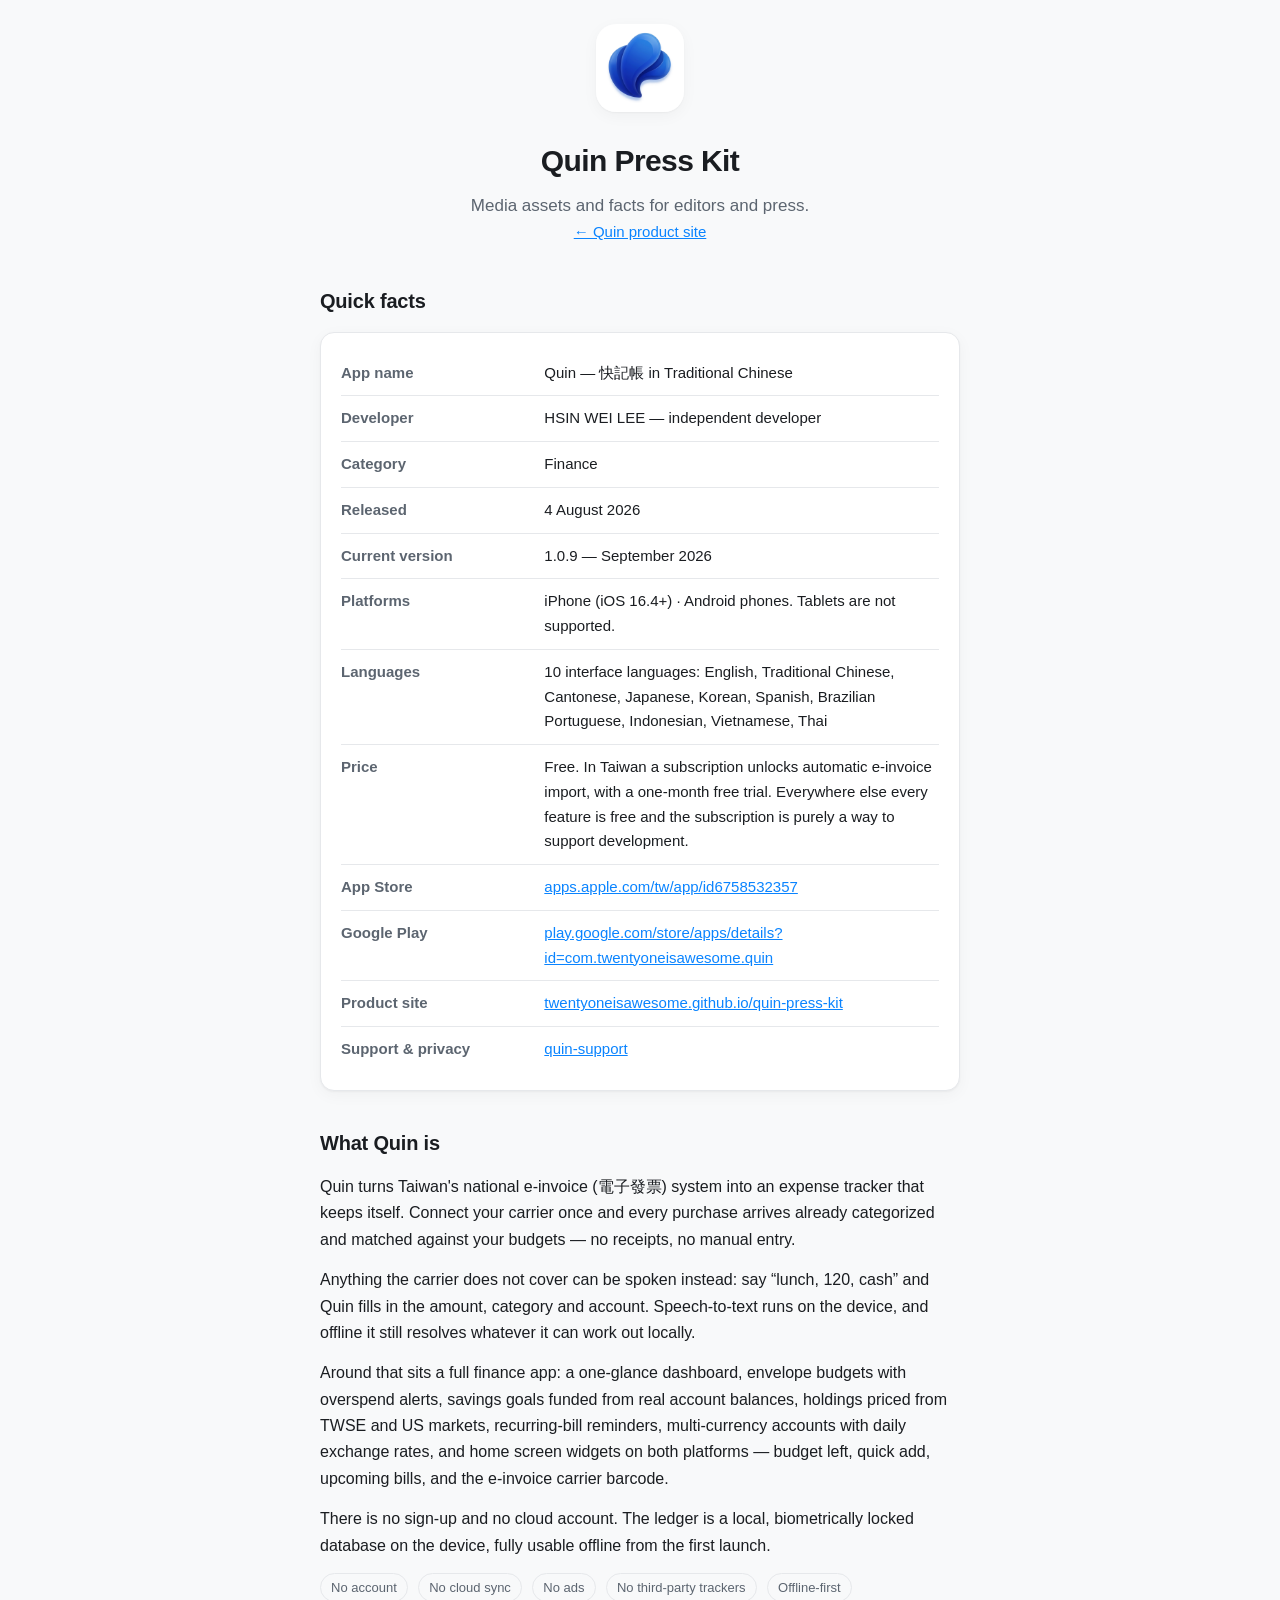
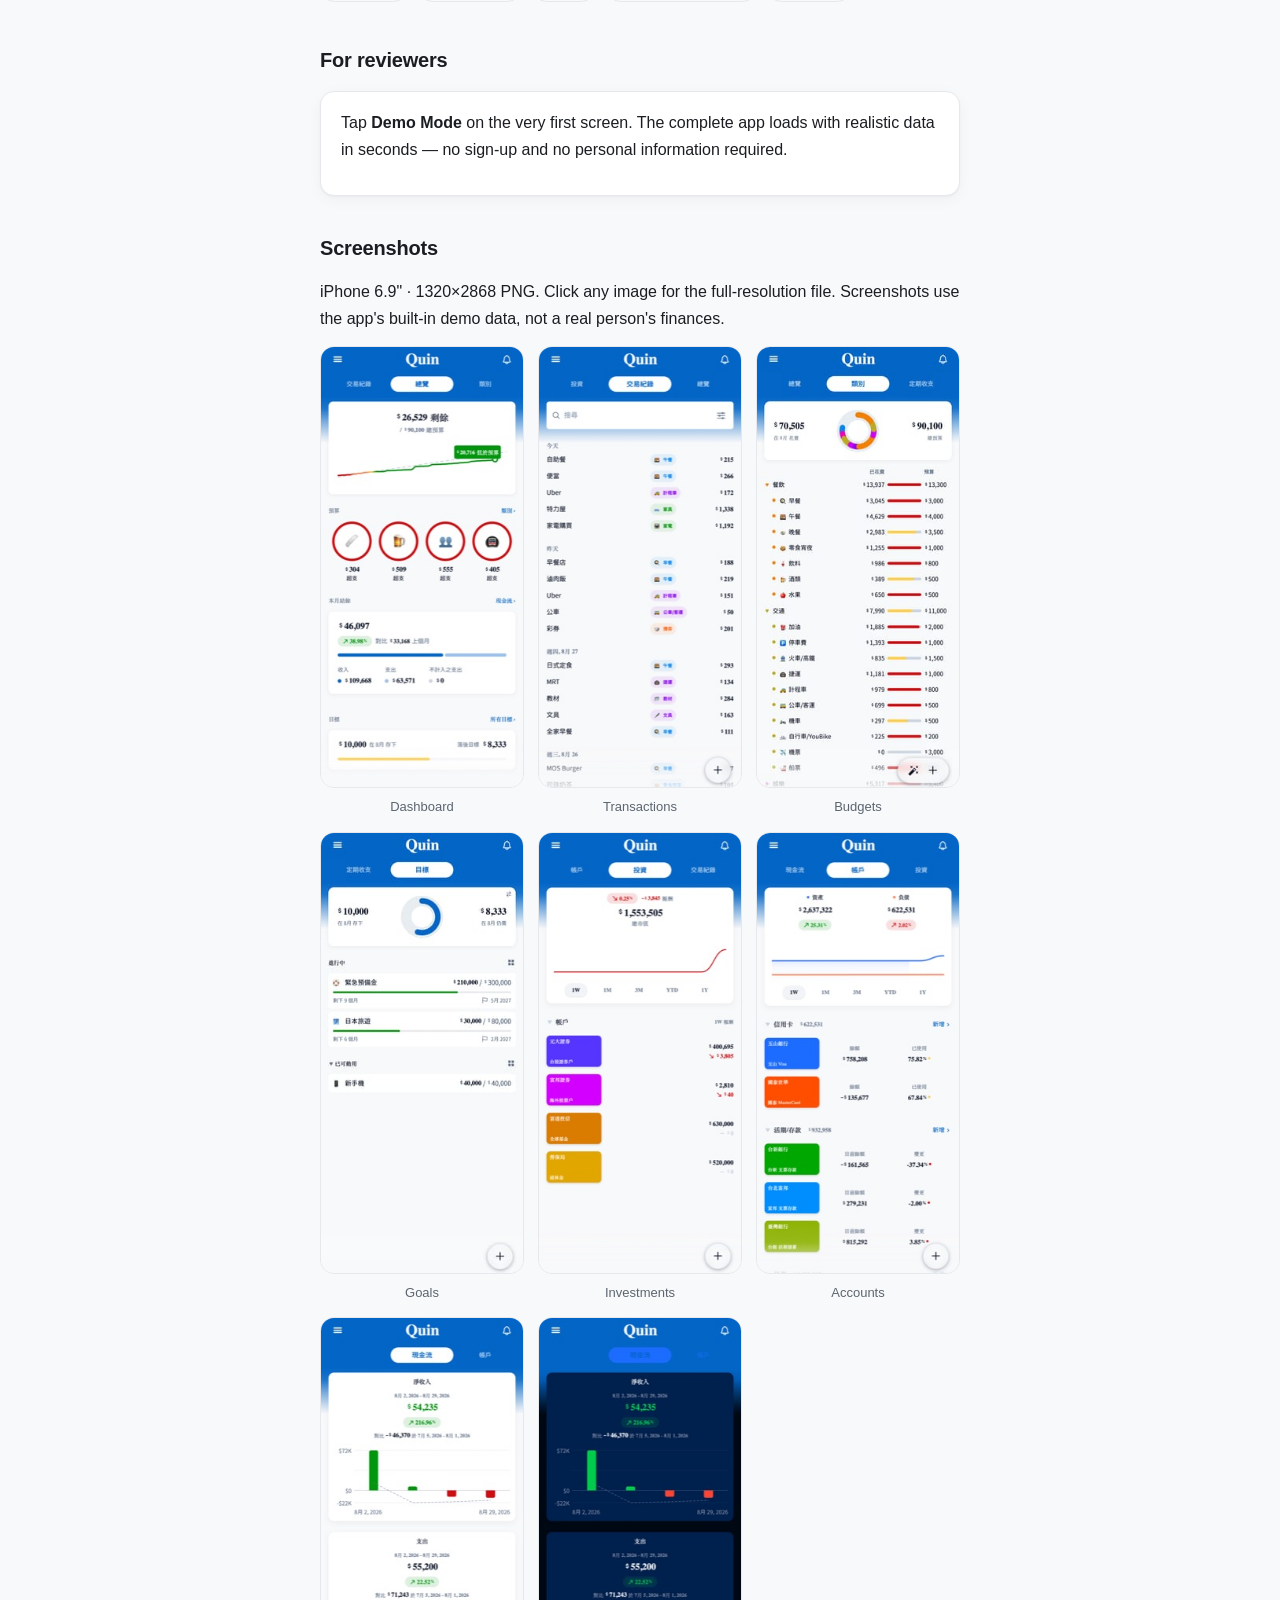
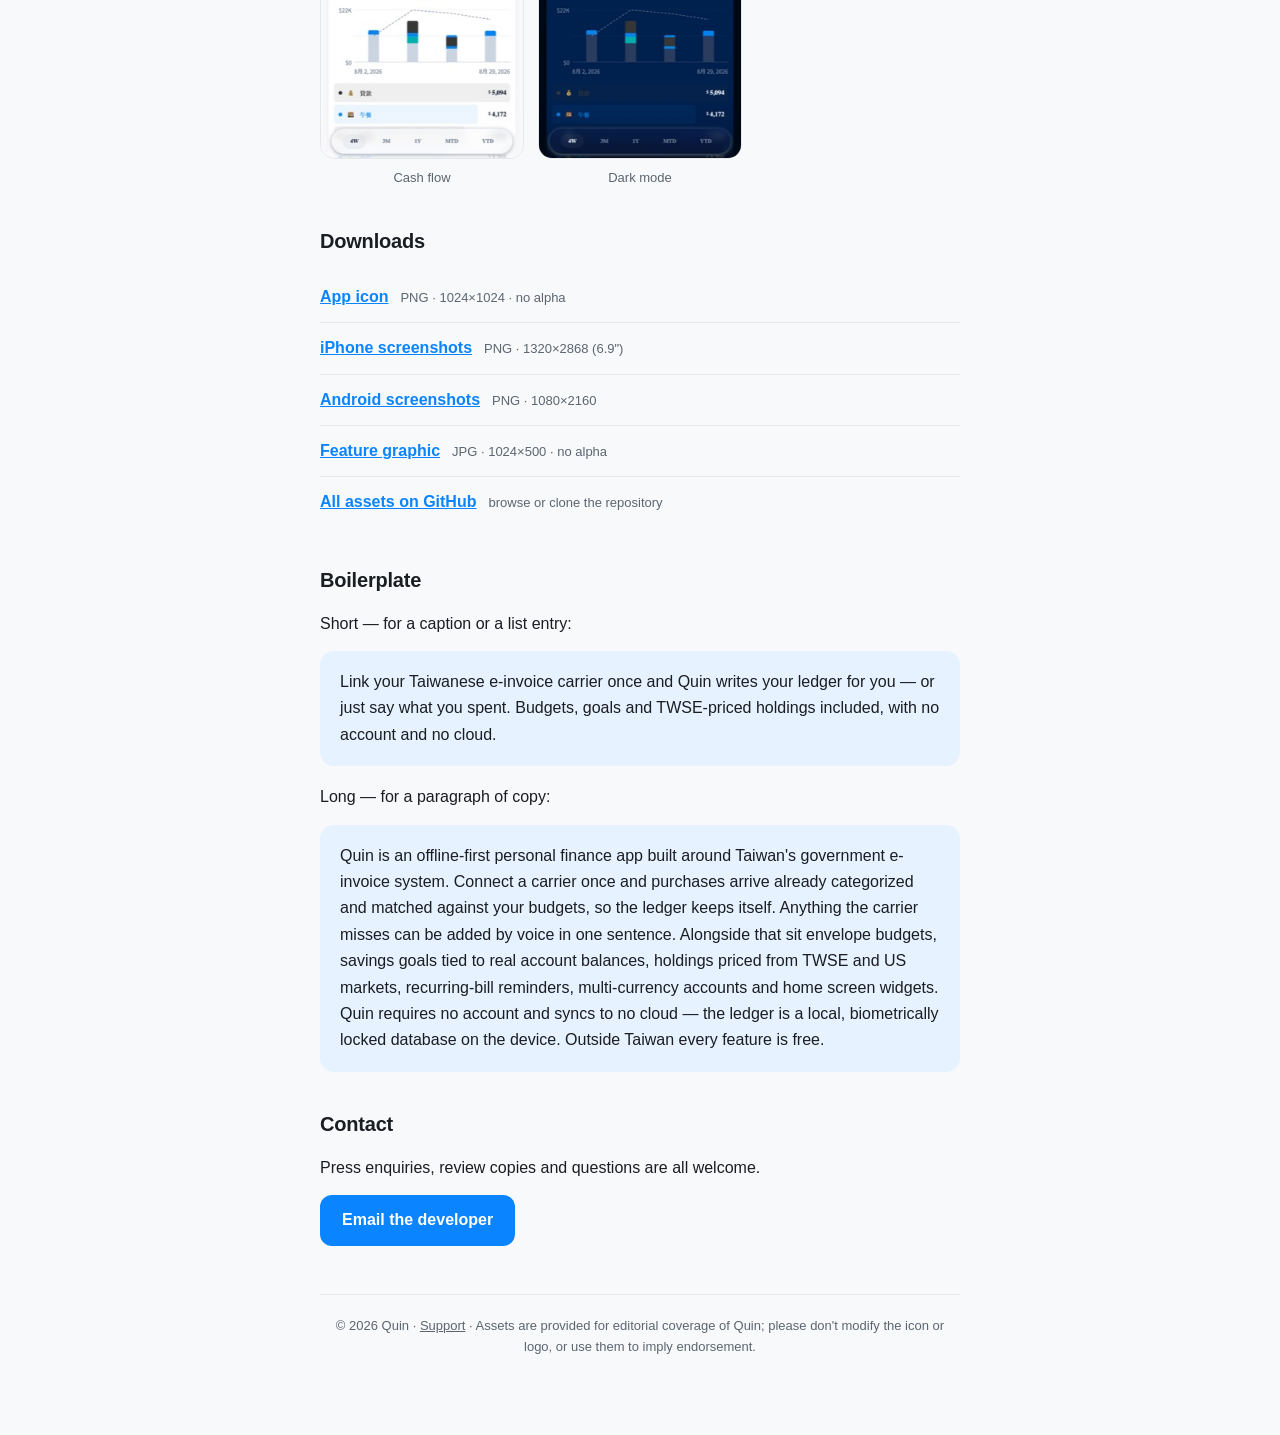
==== press/index.html @ f5f9b6ee "Update the press kit's app name to 快記帳 The app's Traditional Chinese display name is now 快記帳 (quin c" ====
<!DOCTYPE html>
<html lang="en">
<head>
  <meta charset="utf-8">
  <meta name="viewport" content="width=device-width, initial-scale=1">
  <title>Quin — Press Kit</title>
  <meta name="description" content="Press kit for Quin, an offline-first personal finance app that turns Taiwan's national e-invoice system into a ledger that keeps itself.">
  <link rel="icon" href="../assets/icon.png">
  <link rel="stylesheet" href="../assets/style.css">
</head>
<body>
  <div class="wrap">

    <header class="hero">
      <img class="logo" src="../assets/icon.png" alt="Quin app icon">
      <h1>Quin Press Kit</h1>
      <p class="tagline">Media assets and facts for editors and press.</p>
      <p class="tagline" style="font-size:15px"><a href="../">← Quin product site</a></p>
    </header>

    <section>
      <h2>Quick facts</h2>
      <div class="card">
        <table class="facts">
          <tbody>
            <tr><th>App name</th><td>Quin — 快記帳 in Traditional Chinese</td></tr>
            <tr><th>Developer</th><td>HSIN WEI LEE — independent developer</td></tr>
            <tr><th>Category</th><td>Finance</td></tr>
            <tr><th>Released</th><td>4 August 2026</td></tr>
            <tr><th>Current version</th><td>1.0.9 — September 2026</td></tr>
            <tr><th>Platforms</th><td>iPhone (iOS 16.4+) · Android phones. Tablets are not supported.</td></tr>
            <tr><th>Languages</th><td>10 interface languages: English, Traditional Chinese, Cantonese, Japanese, Korean, Spanish, Brazilian Portuguese, Indonesian, Vietnamese, Thai</td></tr>
            <tr><th>Price</th><td>Free. In Taiwan a subscription unlocks automatic e-invoice import, with a one-month free trial. Everywhere else every feature is free and the subscription is purely a way to support development.</td></tr>
            <tr><th>App Store</th><td><a href="https://apps.apple.com/tw/app/id6758532357">apps.apple.com/tw/app/id6758532357</a></td></tr>
            <tr><th>Google Play</th><td><a href="https://play.google.com/store/apps/details?id=com.twentyoneisawesome.quin">play.google.com/store/apps/details?id=com.twentyoneisawesome.quin</a></td></tr>
            <tr><th>Product site</th><td><a href="../">twentyoneisawesome.github.io/quin-press-kit</a></td></tr>
            <tr><th>Support &amp; privacy</th><td><a href="https://twentyoneisawesome.github.io/quin-support/">quin-support</a></td></tr>
          </tbody>
        </table>
      </div>
    </section>

    <section>
      <h2>What Quin is</h2>
      <p>Quin turns Taiwan's national e-invoice (電子發票) system into an expense tracker that keeps itself. Connect your carrier once and every purchase arrives already categorized and matched against your budgets — no receipts, no manual entry.</p>
      <p>Anything the carrier does not cover can be spoken instead: say &ldquo;lunch, 120, cash&rdquo; and Quin fills in the amount, category and account. Speech-to-text runs on the device, and offline it still resolves whatever it can work out locally.</p>
      <p>Around that sits a full finance app: a one-glance dashboard, envelope budgets with overspend alerts, savings goals funded from real account balances, holdings priced from TWSE and US markets, recurring-bill reminders, multi-currency accounts with daily exchange rates, and home screen widgets on both platforms — budget left, quick add, upcoming bills, and the e-invoice carrier barcode.</p>
      <p>There is no sign-up and no cloud account. The ledger is a local, biometrically locked database on the device, fully usable offline from the first launch.</p>
      <p>
        <span class="pill">No account</span>
        <span class="pill">No cloud sync</span>
        <span class="pill">No ads</span>
        <span class="pill">No third-party trackers</span>
        <span class="pill">Offline-first</span>
      </p>
    </section>

    <section>
      <h2>For reviewers</h2>
      <div class="card">
        <p>Tap <strong>Demo Mode</strong> on the very first screen. The complete app loads with realistic data in seconds — no sign-up and no personal information required.</p>
      </div>
    </section>

    <section>
      <h2>Screenshots</h2>
      <p>iPhone 6.9" · 1320×2868 PNG. Click any image for the full-resolution file. Screenshots use the app's built-in demo data, not a real person's finances.</p>
      <div class="shots">
        <figure>
          <a href="../assets/screenshots/iphone/01_dashboard.png">
            <img src="../assets/screenshots/iphone/preview/01_dashboard.jpg" alt="Budgets, upcoming bills and net income at a glance" loading="lazy">
          </a>
          <figcaption>Dashboard</figcaption>
        </figure>
        <figure>
          <a href="../assets/screenshots/iphone/02_transactions.png">
            <img src="../assets/screenshots/iphone/preview/02_transactions.jpg" alt="Purchases imported from the e-invoice carrier, already categorized" loading="lazy">
          </a>
          <figcaption>Transactions</figcaption>
        </figure>
        <figure>
          <a href="../assets/screenshots/iphone/03_categories.png">
            <img src="../assets/screenshots/iphone/preview/03_categories.jpg" alt="Envelope budgets per category" loading="lazy">
          </a>
          <figcaption>Budgets</figcaption>
        </figure>
        <figure>
          <a href="../assets/screenshots/iphone/04_goals.png">
            <img src="../assets/screenshots/iphone/preview/04_goals.jpg" alt="Savings goals funded from real account balances" loading="lazy">
          </a>
          <figcaption>Goals</figcaption>
        </figure>
        <figure>
          <a href="../assets/screenshots/iphone/05_investments.png">
            <img src="../assets/screenshots/iphone/preview/05_investments.jpg" alt="Holdings priced from TWSE and US markets" loading="lazy">
          </a>
          <figcaption>Investments</figcaption>
        </figure>
        <figure>
          <a href="../assets/screenshots/iphone/06_accounts.png">
            <img src="../assets/screenshots/iphone/preview/06_accounts.jpg" alt="Assets and liabilities grouped by type" loading="lazy">
          </a>
          <figcaption>Accounts</figcaption>
        </figure>
        <figure>
          <a href="../assets/screenshots/iphone/07_cashflow.png">
            <img src="../assets/screenshots/iphone/preview/07_cashflow.jpg" alt="Income and spending over time" loading="lazy">
          </a>
          <figcaption>Cash flow</figcaption>
        </figure>
        <figure>
          <a href="../assets/screenshots/iphone/08_cashflow_dark.png">
            <img src="../assets/screenshots/iphone/preview/08_cashflow_dark.jpg" alt="The same screen following the system theme" loading="lazy">
          </a>
          <figcaption>Dark mode</figcaption>
        </figure>
      </div>
    </section>

    <section>
      <h2>Downloads</h2>
      <ul class="dl">
        <li><span class="what"><a href="../assets/icon/quin-icon-1024.png">App icon</a></span> <span class="meta">PNG · 1024×1024 · no alpha</span></li>
        <li><span class="what"><a href="../assets/screenshots/iphone/">iPhone screenshots</a></span> <span class="meta">PNG · 1320×2868 (6.9")</span></li>
        <li><span class="what"><a href="../assets/screenshots/android/">Android screenshots</a></span> <span class="meta">PNG · 1080×2160</span></li>
        <li><span class="what"><a href="../assets/promo/quin-feature-graphic-1024x500.jpg">Feature graphic</a></span> <span class="meta">JPG · 1024×500 · no alpha</span></li>
        <li><span class="what"><a href="https://github.com/twentyoneisawesome/quin-press-kit">All assets on GitHub</a></span> <span class="meta">browse or clone the repository</span></li>
      </ul>
    </section>

    <section>
      <h2>Boilerplate</h2>
      <p>Short — for a caption or a list entry:</p>
      <div class="boiler">
        <p>Link your Taiwanese e-invoice carrier once and Quin writes your ledger for you — or just say what you spent. Budgets, goals and TWSE-priced holdings included, with no account and no cloud.</p>
      </div>
      <p style="margin-top:18px">Long — for a paragraph of copy:</p>
      <div class="boiler">
        <p>Quin is an offline-first personal finance app built around Taiwan's government e-invoice system. Connect a carrier once and purchases arrive already categorized and matched against your budgets, so the ledger keeps itself. Anything the carrier misses can be added by voice in one sentence. Alongside that sit envelope budgets, savings goals tied to real account balances, holdings priced from TWSE and US markets, recurring-bill reminders, multi-currency accounts and home screen widgets. Quin requires no account and syncs to no cloud — the ledger is a local, biometrically locked database on the device. Outside Taiwan every feature is free.</p>
      </div>
    </section>

    <section>
      <h2>Contact</h2>
      <p>Press enquiries, review copies and questions are all welcome.</p>
      <p><a class="contact-btn" href="mailto:twentyoneisawesome@gmail.com?subject=Quin%20Press%20Enquiry">Email the developer</a></p>
    </section>

    <footer>
      <p>© 2026 Quin · <a href="https://twentyoneisawesome.github.io/quin-support/">Support</a> · Assets are provided for editorial coverage of Quin; please don't modify the icon or logo, or use them to imply endorsement.</p>
    </footer>

  </div>
</body>
</html>
---- assets/style.css ----
:root {
  --bg: #f8f9fa;
  --surface: #ffffff;
  --border: #e6e8eb;
  --text: #1a1d21;
  --muted: #5c6570;
  --accent: #0a84ff;
  --accent-soft: #e6f2ff;
  --shadow: 0 1px 2px rgba(0, 0, 0, 0.04), 0 4px 16px rgba(0, 0, 0, 0.04);
}

@media (prefers-color-scheme: dark) {
  :root {
    --bg: #000814;
    --surface: #0e1826;
    --border: #1f2c3d;
    --text: #eef2f7;
    --muted: #97a3b4;
    --accent: #4aa3ff;
    --accent-soft: #12263e;
    --shadow: none;
  }
}

* {
  box-sizing: border-box;
}

html {
  -webkit-text-size-adjust: 100%;
}

body {
  margin: 0;
  padding: 0;
  background: var(--bg);
  color: var(--text);
  font-family: -apple-system, BlinkMacSystemFont, "Segoe UI", Roboto,
    "Helvetica Neue", "PingFang TC", "PingFang SC", "Hiragino Sans",
    "Noto Sans CJK", "Apple SD Gothic Neo", sans-serif;
  line-height: 1.65;
  -webkit-font-smoothing: antialiased;
}

.wrap {
  max-width: 680px;
  margin: 0 auto;
  padding: 24px 20px 64px;
}

.langbar {
  display: flex;
  flex-wrap: wrap;
  gap: 8px;
  justify-content: center;
  margin-bottom: 28px;
  font-size: 14px;
}

.langbar a {
  color: var(--muted);
  text-decoration: none;
  padding: 4px 10px;
  border-radius: 999px;
  border: 1px solid var(--border);
  white-space: nowrap;
}

.langbar a.active {
  color: #fff;
  background: var(--accent);
  border-color: var(--accent);
}

.langbar a:hover {
  border-color: var(--accent);
  color: var(--accent);
}

.langbar a.active:hover {
  color: #fff;
}

header.hero {
  text-align: center;
  margin-bottom: 40px;
}

header.hero img.logo {
  width: 88px;
  height: 88px;
  border-radius: 20px;
  box-shadow: var(--shadow);
}

header.hero h1 {
  font-size: 30px;
  margin: 16px 0 6px;
  letter-spacing: -0.02em;
}

header.hero p.tagline {
  color: var(--muted);
  font-size: 17px;
  margin: 0;
}

section {
  margin-bottom: 36px;
}

h2 {
  font-size: 20px;
  margin: 0 0 14px;
  letter-spacing: -0.01em;
}

p {
  margin: 0 0 14px;
}

.card {
  background: var(--surface);
  border: 1px solid var(--border);
  border-radius: 14px;
  padding: 18px 20px;
  box-shadow: var(--shadow);
}

.faq h3 {
  font-size: 16px;
  margin: 0 0 4px;
}

.faq .qa + .qa {
  margin-top: 18px;
  padding-top: 18px;
  border-top: 1px solid var(--border);
}

.faq p {
  margin: 0;
  color: var(--muted);
}

.contact-btn {
  display: inline-block;
  background: var(--accent);
  color: #fff;
  text-decoration: none;
  padding: 12px 22px;
  border-radius: 12px;
  font-weight: 600;
  font-size: 16px;
}

a {
  color: var(--accent);
}

footer {
  margin-top: 48px;
  padding-top: 20px;
  border-top: 1px solid var(--border);
  text-align: center;
  color: var(--muted);
  font-size: 13px;
}

footer a {
  color: var(--muted);
}

.legal h2 {
  margin-top: 28px;
}

.legal .updated {
  color: var(--muted);
  font-size: 14px;
  margin-top: -8px;
}

.legal ul {
  padding-left: 20px;
  color: var(--muted);
}

.legal li {
  margin-bottom: 8px;
}

/* ── Press kit additions ─────────────────────────────────────────────── */

.facts {
  width: 100%;
  border-collapse: collapse;
  font-size: 15px;
}

.facts th,
.facts td {
  text-align: left;
  vertical-align: top;
  padding: 10px 0;
  border-bottom: 1px solid var(--border);
}

.facts th {
  width: 34%;
  font-weight: 600;
  color: var(--muted);
  padding-right: 16px;
}

.facts tr:last-child th,
.facts tr:last-child td {
  border-bottom: 0;
}

.shots {
  display: grid;
  grid-template-columns: repeat(auto-fill, minmax(150px, 1fr));
  gap: 14px;
}

.shots figure {
  margin: 0;
}

.shots img {
  width: 100%;
  height: auto;
  display: block;
  border-radius: 14px;
  border: 1px solid var(--border);
  background: var(--surface);
}

.shots figcaption {
  margin-top: 8px;
  font-size: 13px;
  color: var(--muted);
  text-align: center;
}

.dl {
  list-style: none;
  margin: 0;
  padding: 0;
}

.dl li {
  padding: 12px 0;
  border-bottom: 1px solid var(--border);
  display: flex;
  flex-wrap: wrap;
  gap: 4px 12px;
  align-items: baseline;
}

.dl li:last-child {
  border-bottom: 0;
}

.dl .what {
  font-weight: 600;
}

.dl .meta {
  color: var(--muted);
  font-size: 13px;
}

.boiler {
  margin: 0;
  padding: 18px 20px;
  background: var(--accent-soft);
  border-radius: 14px;
  color: var(--text);
}

.boiler p:last-child {
  margin-bottom: 0;
}

.pill {
  display: inline-block;
  font-size: 13px;
  color: var(--muted);
  border: 1px solid var(--border);
  border-radius: 999px;
  padding: 3px 10px;
  margin: 0 6px 6px 0;
}
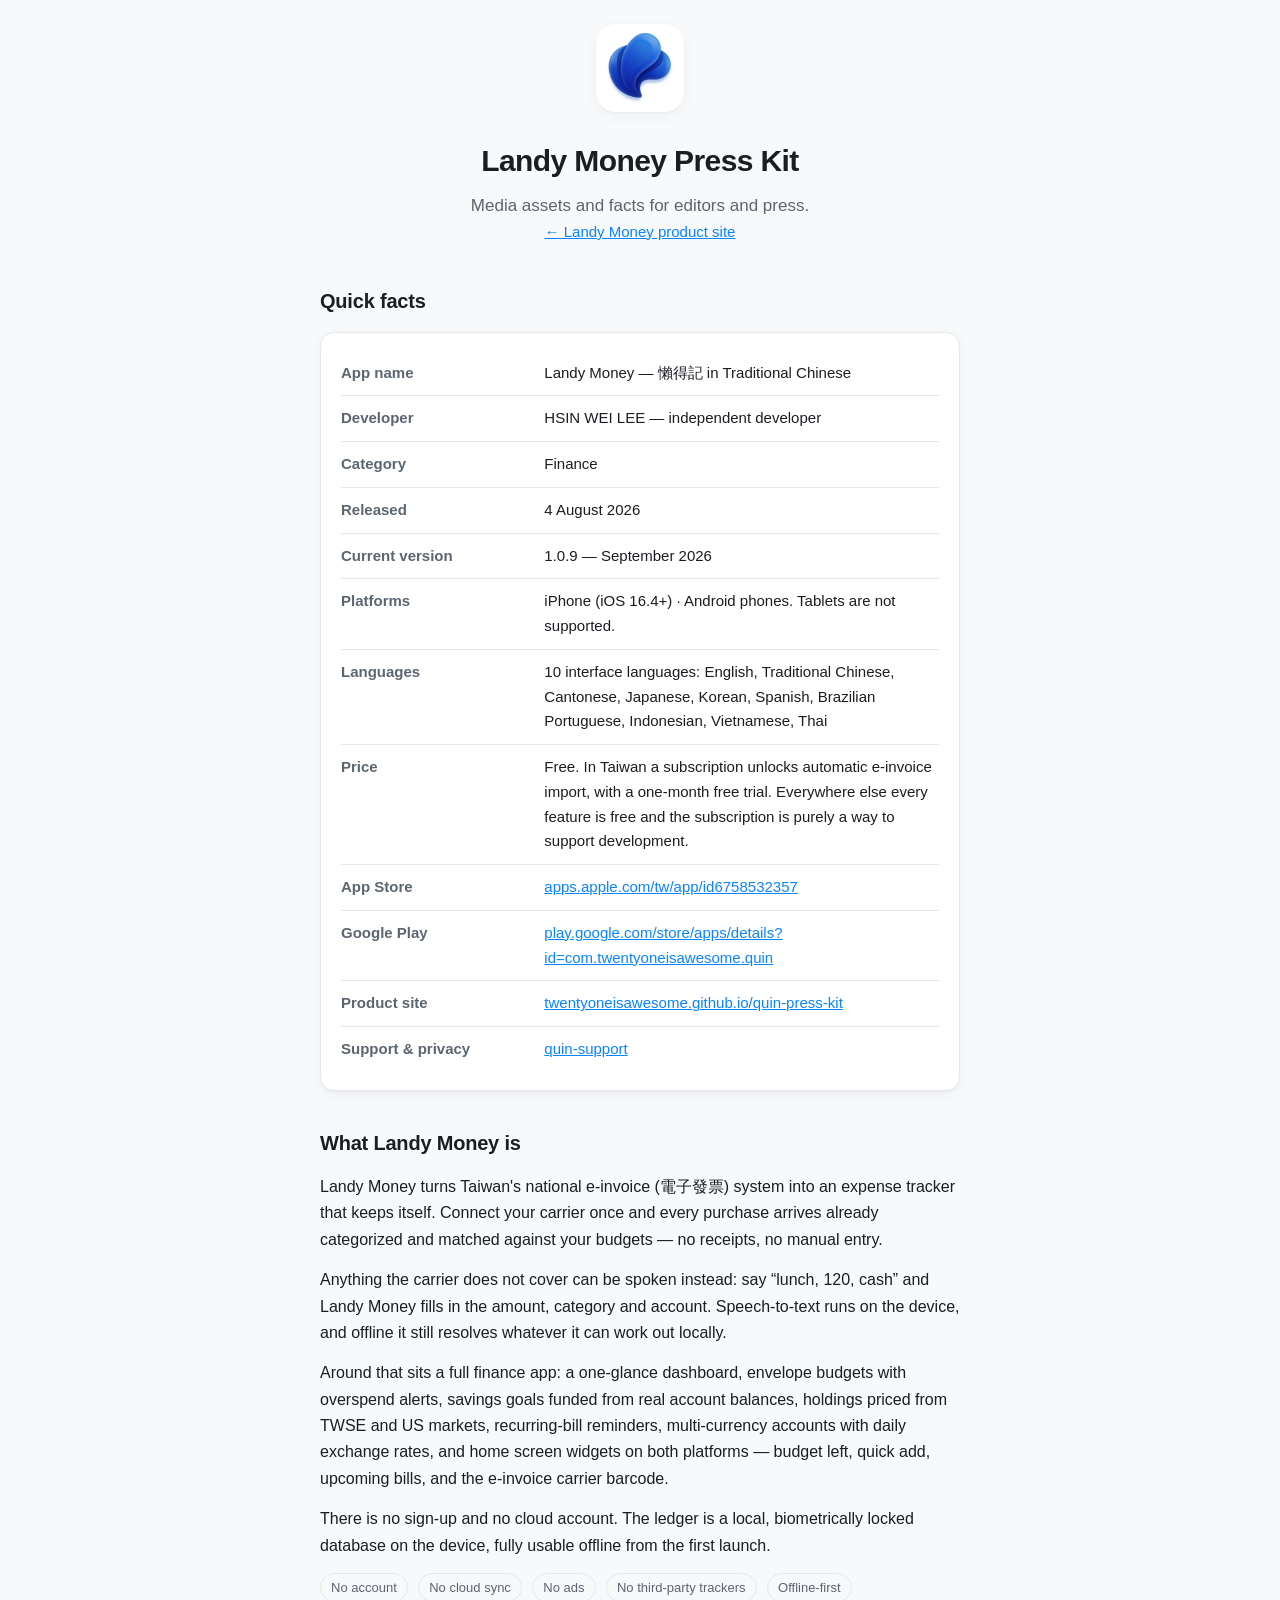
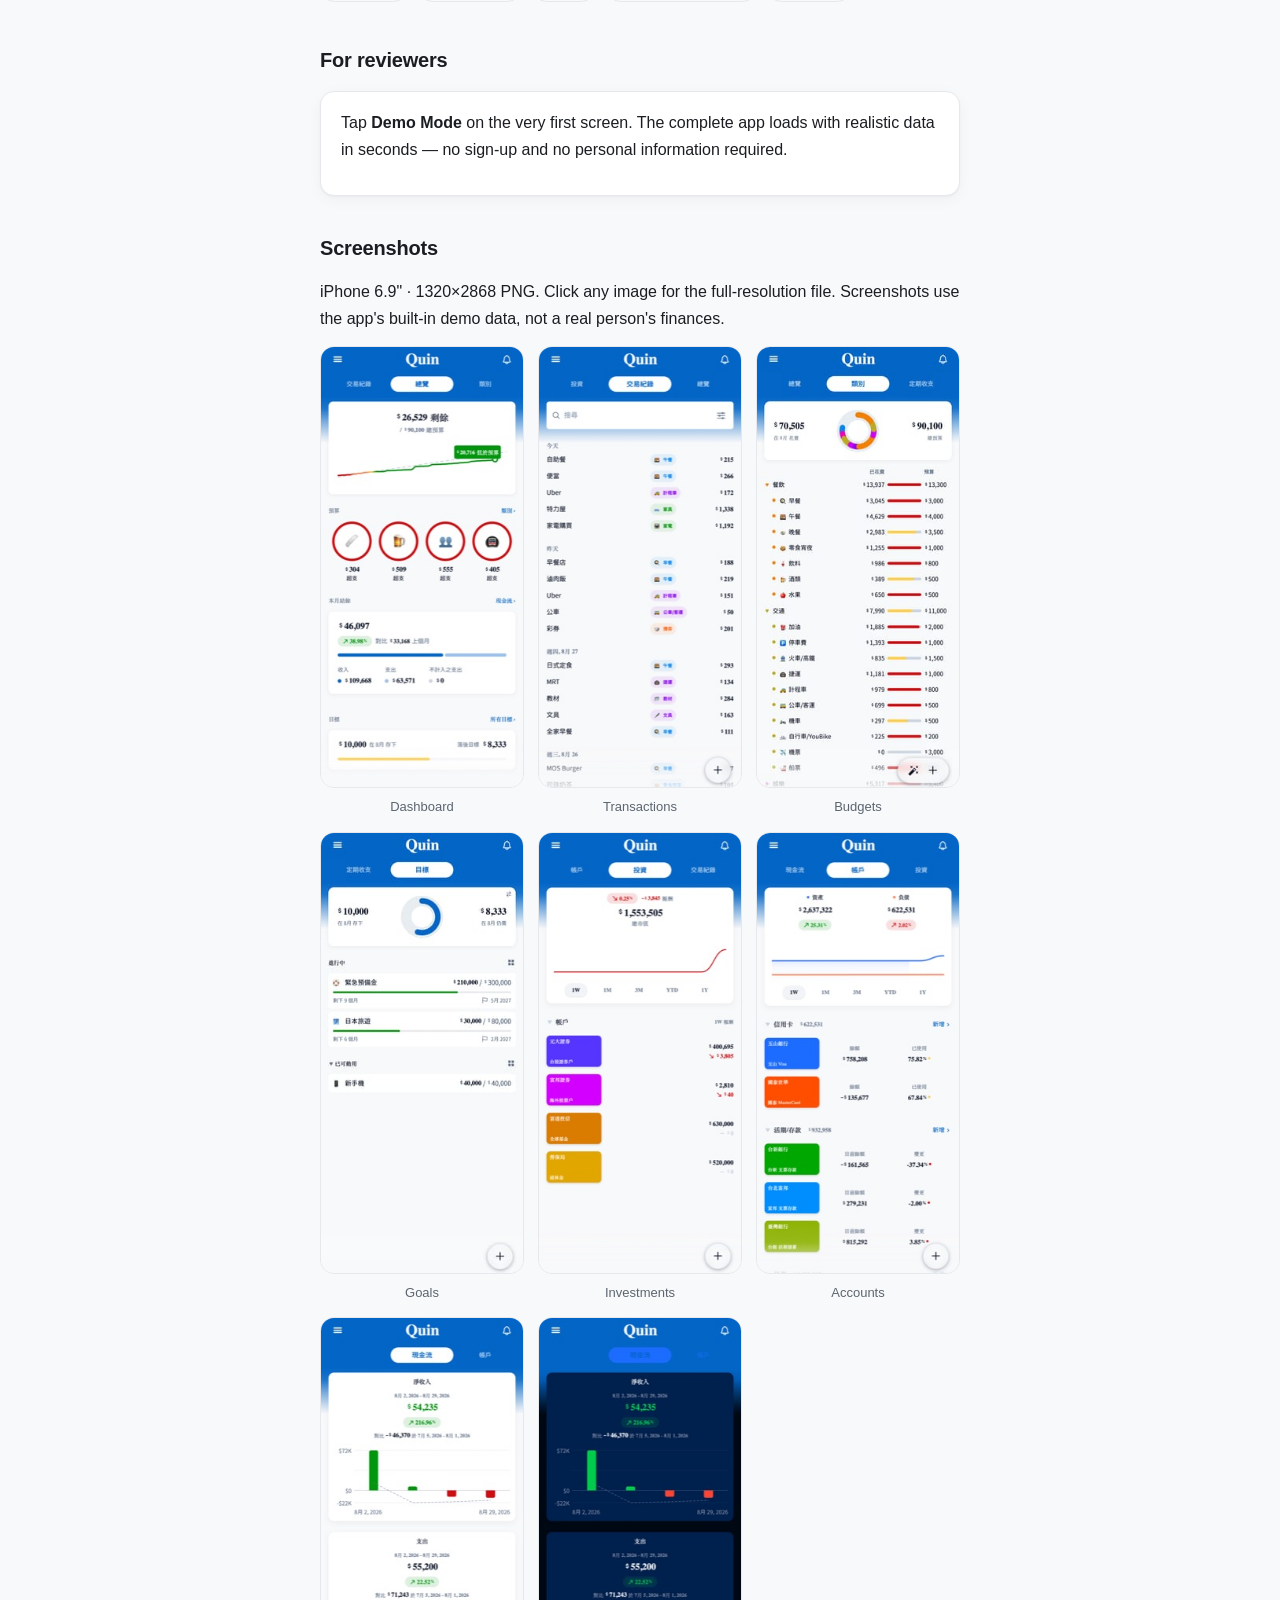
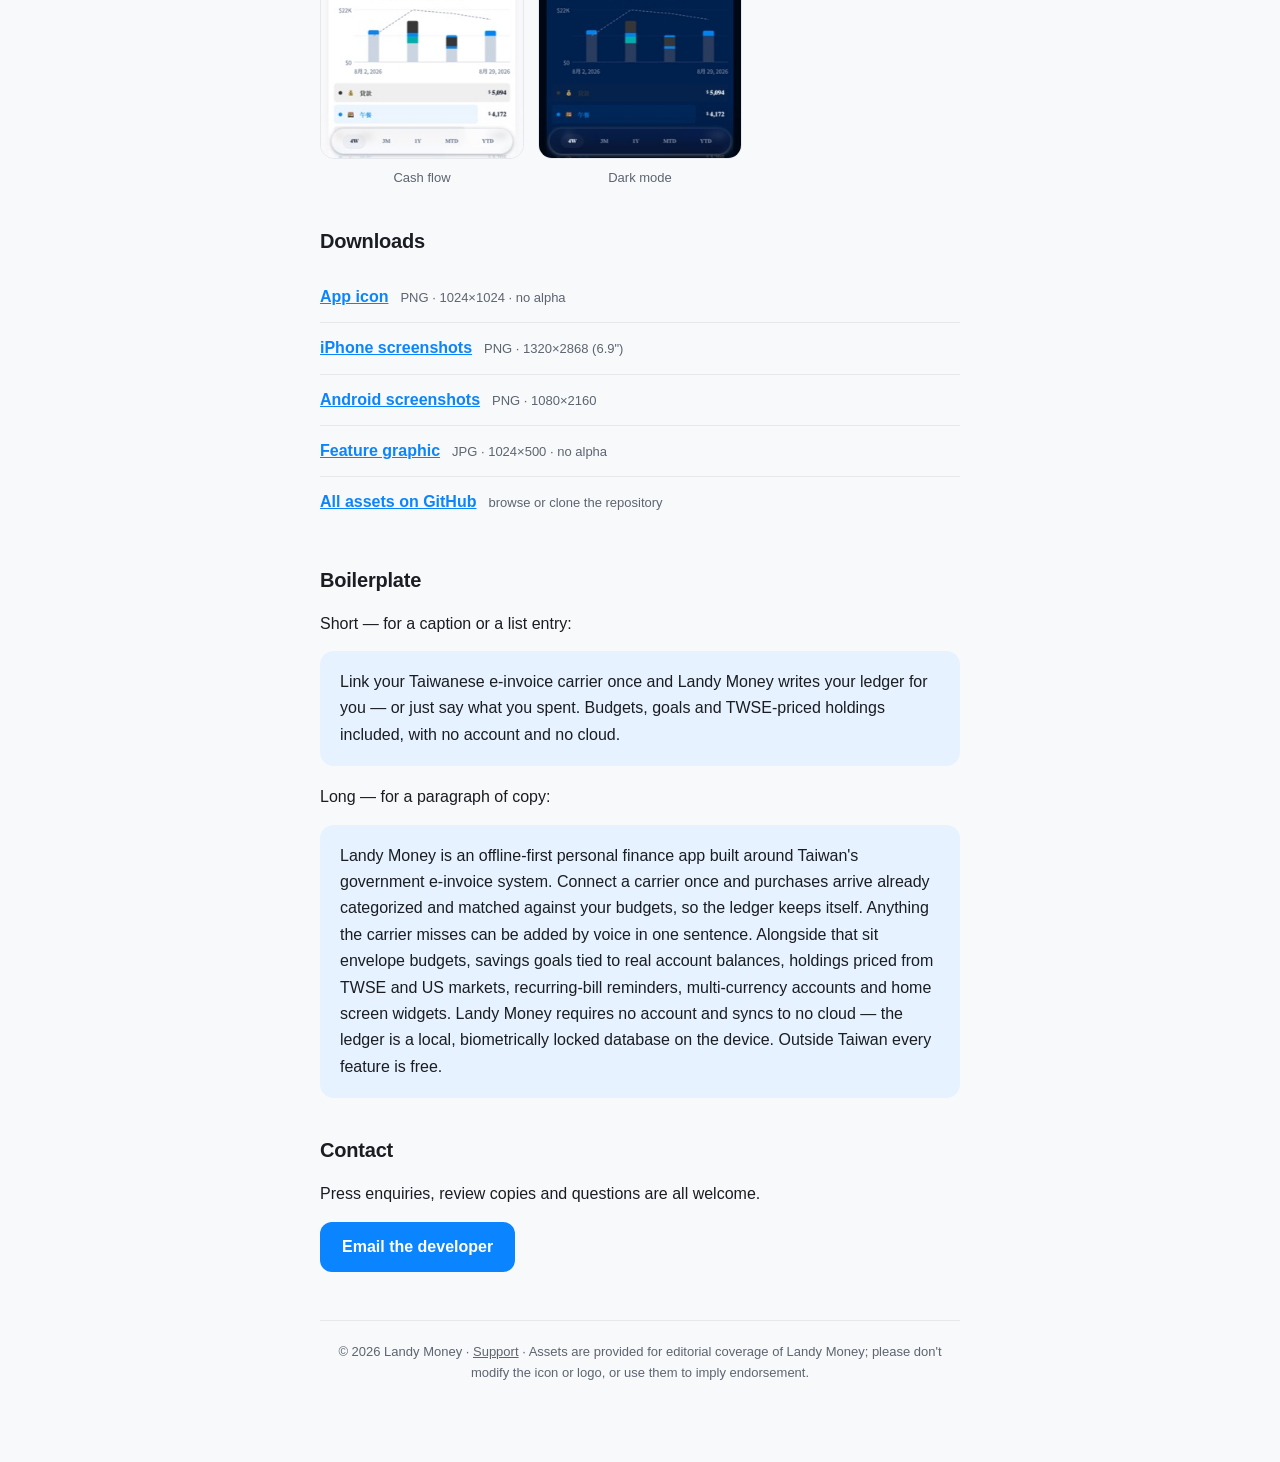
==== commit 30308837: "Rename the app to Landy Money (繁中:懶得記) Visible names only; URLs, asset filenames, the Play package i" ====
--- a/press/index.html
+++ b/press/index.html
@@ -3,8 +3,8 @@
 <head>
   <meta charset="utf-8">
   <meta name="viewport" content="width=device-width, initial-scale=1">
-  <title>Quin — Press Kit</title>
-  <meta name="description" content="Press kit for Quin, an offline-first personal finance app that turns Taiwan's national e-invoice system into a ledger that keeps itself.">
+  <title>Landy Money — Press Kit</title>
+  <meta name="description" content="Press kit for Landy Money, an offline-first personal finance app that turns Taiwan's national e-invoice system into a ledger that keeps itself.">
   <link rel="icon" href="../assets/icon.png">
   <link rel="stylesheet" href="../assets/style.css">
 </head>
@@ -12,10 +12,10 @@
   <div class="wrap">
 
     <header class="hero">
-      <img class="logo" src="../assets/icon.png" alt="Quin app icon">
-      <h1>Quin Press Kit</h1>
+      <img class="logo" src="../assets/icon.png" alt="Landy Money app icon">
+      <h1>Landy Money Press Kit</h1>
       <p class="tagline">Media assets and facts for editors and press.</p>
-      <p class="tagline" style="font-size:15px"><a href="../">← Quin product site</a></p>
+      <p class="tagline" style="font-size:15px"><a href="../">← Landy Money product site</a></p>
     </header>
 
     <section>
@@ -23,7 +23,7 @@
       <div class="card">
         <table class="facts">
           <tbody>
-            <tr><th>App name</th><td>Quin — 快記帳 in Traditional Chinese</td></tr>
+            <tr><th>App name</th><td>Landy Money — 懶得記 in Traditional Chinese</td></tr>
             <tr><th>Developer</th><td>HSIN WEI LEE — independent developer</td></tr>
             <tr><th>Category</th><td>Finance</td></tr>
             <tr><th>Released</th><td>4 August 2026</td></tr>
@@ -41,9 +41,9 @@
     </section>
 
     <section>
-      <h2>What Quin is</h2>
-      <p>Quin turns Taiwan's national e-invoice (電子發票) system into an expense tracker that keeps itself. Connect your carrier once and every purchase arrives already categorized and matched against your budgets — no receipts, no manual entry.</p>
-      <p>Anything the carrier does not cover can be spoken instead: say &ldquo;lunch, 120, cash&rdquo; and Quin fills in the amount, category and account. Speech-to-text runs on the device, and offline it still resolves whatever it can work out locally.</p>
+      <h2>What Landy Money is</h2>
+      <p>Landy Money turns Taiwan's national e-invoice (電子發票) system into an expense tracker that keeps itself. Connect your carrier once and every purchase arrives already categorized and matched against your budgets — no receipts, no manual entry.</p>
+      <p>Anything the carrier does not cover can be spoken instead: say &ldquo;lunch, 120, cash&rdquo; and Landy Money fills in the amount, category and account. Speech-to-text runs on the device, and offline it still resolves whatever it can work out locally.</p>
       <p>Around that sits a full finance app: a one-glance dashboard, envelope budgets with overspend alerts, savings goals funded from real account balances, holdings priced from TWSE and US markets, recurring-bill reminders, multi-currency accounts with daily exchange rates, and home screen widgets on both platforms — budget left, quick add, upcoming bills, and the e-invoice carrier barcode.</p>
       <p>There is no sign-up and no cloud account. The ledger is a local, biometrically locked database on the device, fully usable offline from the first launch.</p>
       <p>
@@ -132,22 +132,22 @@
       <h2>Boilerplate</h2>
       <p>Short — for a caption or a list entry:</p>
       <div class="boiler">
-        <p>Link your Taiwanese e-invoice carrier once and Quin writes your ledger for you — or just say what you spent. Budgets, goals and TWSE-priced holdings included, with no account and no cloud.</p>
+        <p>Link your Taiwanese e-invoice carrier once and Landy Money writes your ledger for you — or just say what you spent. Budgets, goals and TWSE-priced holdings included, with no account and no cloud.</p>
       </div>
       <p style="margin-top:18px">Long — for a paragraph of copy:</p>
       <div class="boiler">
-        <p>Quin is an offline-first personal finance app built around Taiwan's government e-invoice system. Connect a carrier once and purchases arrive already categorized and matched against your budgets, so the ledger keeps itself. Anything the carrier misses can be added by voice in one sentence. Alongside that sit envelope budgets, savings goals tied to real account balances, holdings priced from TWSE and US markets, recurring-bill reminders, multi-currency accounts and home screen widgets. Quin requires no account and syncs to no cloud — the ledger is a local, biometrically locked database on the device. Outside Taiwan every feature is free.</p>
+        <p>Landy Money is an offline-first personal finance app built around Taiwan's government e-invoice system. Connect a carrier once and purchases arrive already categorized and matched against your budgets, so the ledger keeps itself. Anything the carrier misses can be added by voice in one sentence. Alongside that sit envelope budgets, savings goals tied to real account balances, holdings priced from TWSE and US markets, recurring-bill reminders, multi-currency accounts and home screen widgets. Landy Money requires no account and syncs to no cloud — the ledger is a local, biometrically locked database on the device. Outside Taiwan every feature is free.</p>
       </div>
     </section>
 
     <section>
       <h2>Contact</h2>
       <p>Press enquiries, review copies and questions are all welcome.</p>
-      <p><a class="contact-btn" href="mailto:twentyoneisawesome@gmail.com?subject=Quin%20Press%20Enquiry">Email the developer</a></p>
+      <p><a class="contact-btn" href="mailto:twentyoneisawesome@gmail.com?subject=Landy%20Money%20Press%20Enquiry">Email the developer</a></p>
     </section>
 
     <footer>
-      <p>© 2026 Quin · <a href="https://twentyoneisawesome.github.io/quin-support/">Support</a> · Assets are provided for editorial coverage of Quin; please don't modify the icon or logo, or use them to imply endorsement.</p>
+      <p>© 2026 Landy Money · <a href="https://twentyoneisawesome.github.io/quin-support/">Support</a> · Assets are provided for editorial coverage of Landy Money; please don't modify the icon or logo, or use them to imply endorsement.</p>
     </footer>
 
   </div>
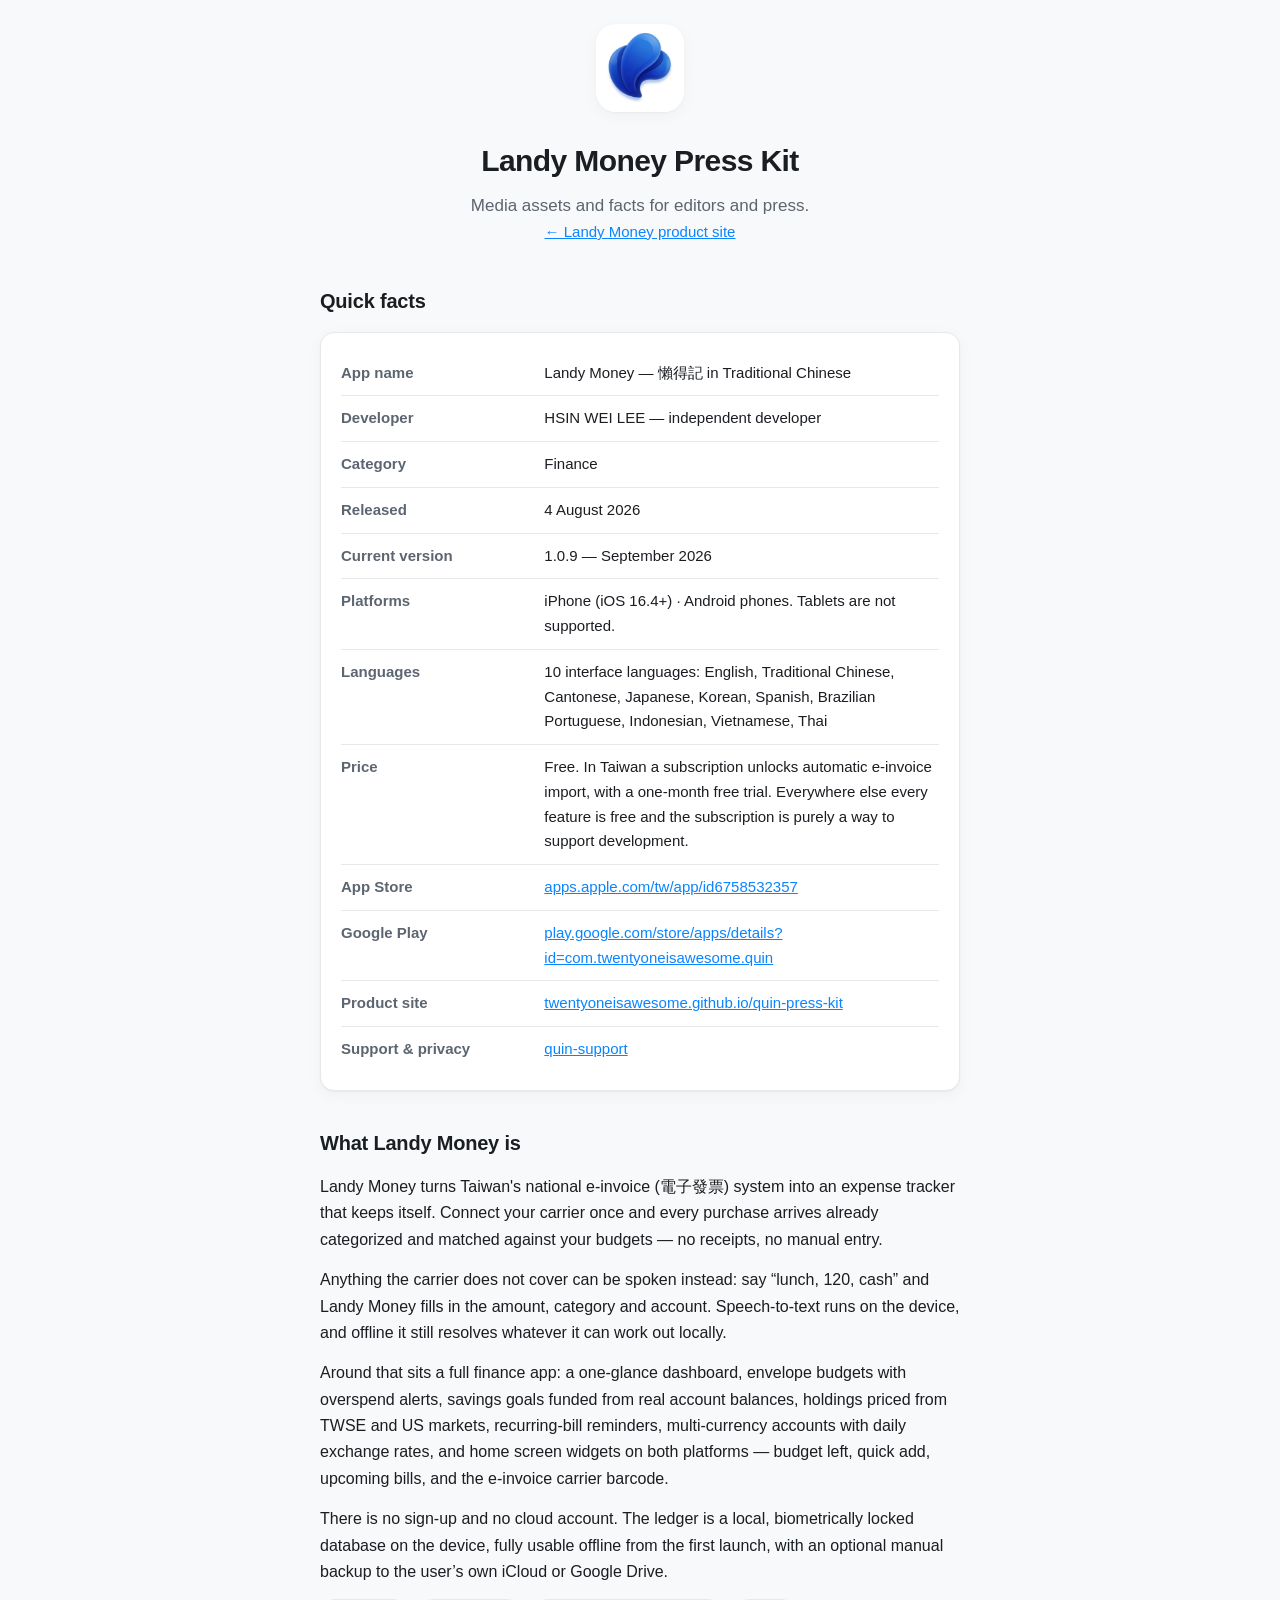
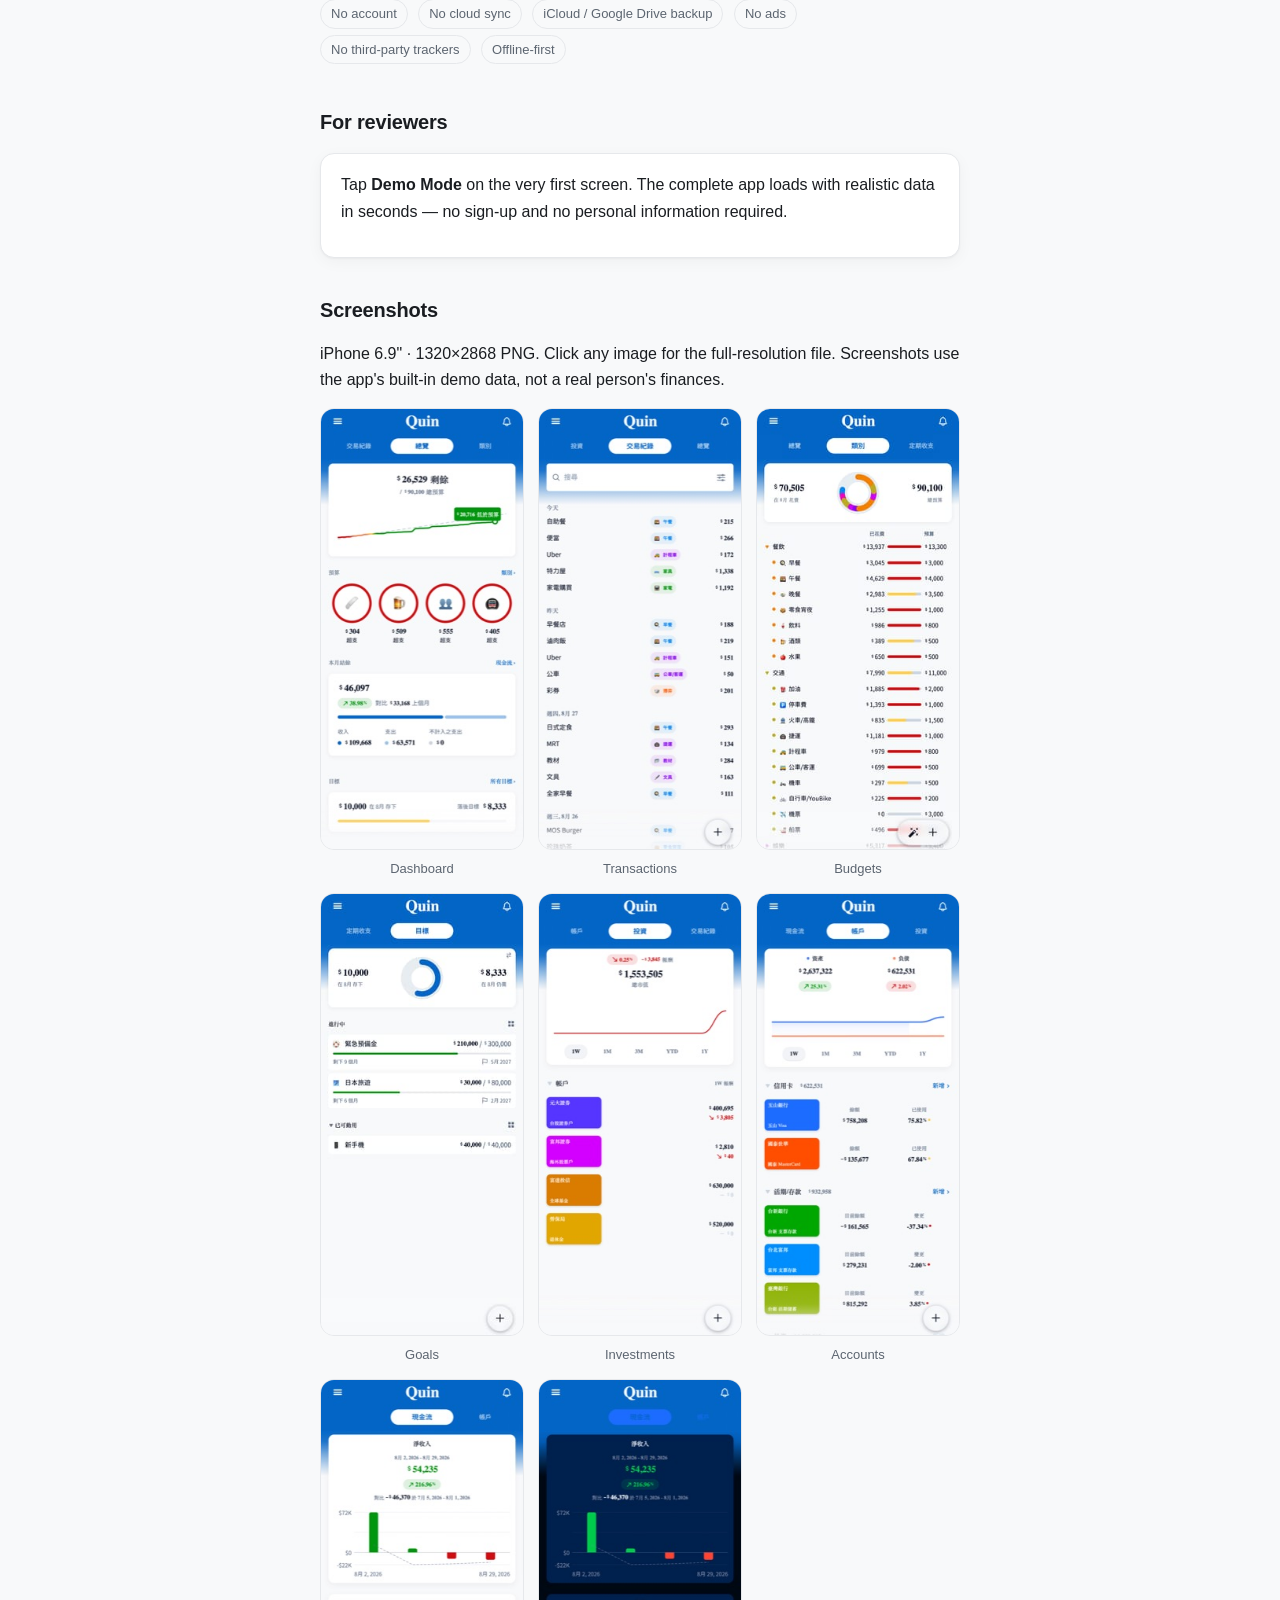
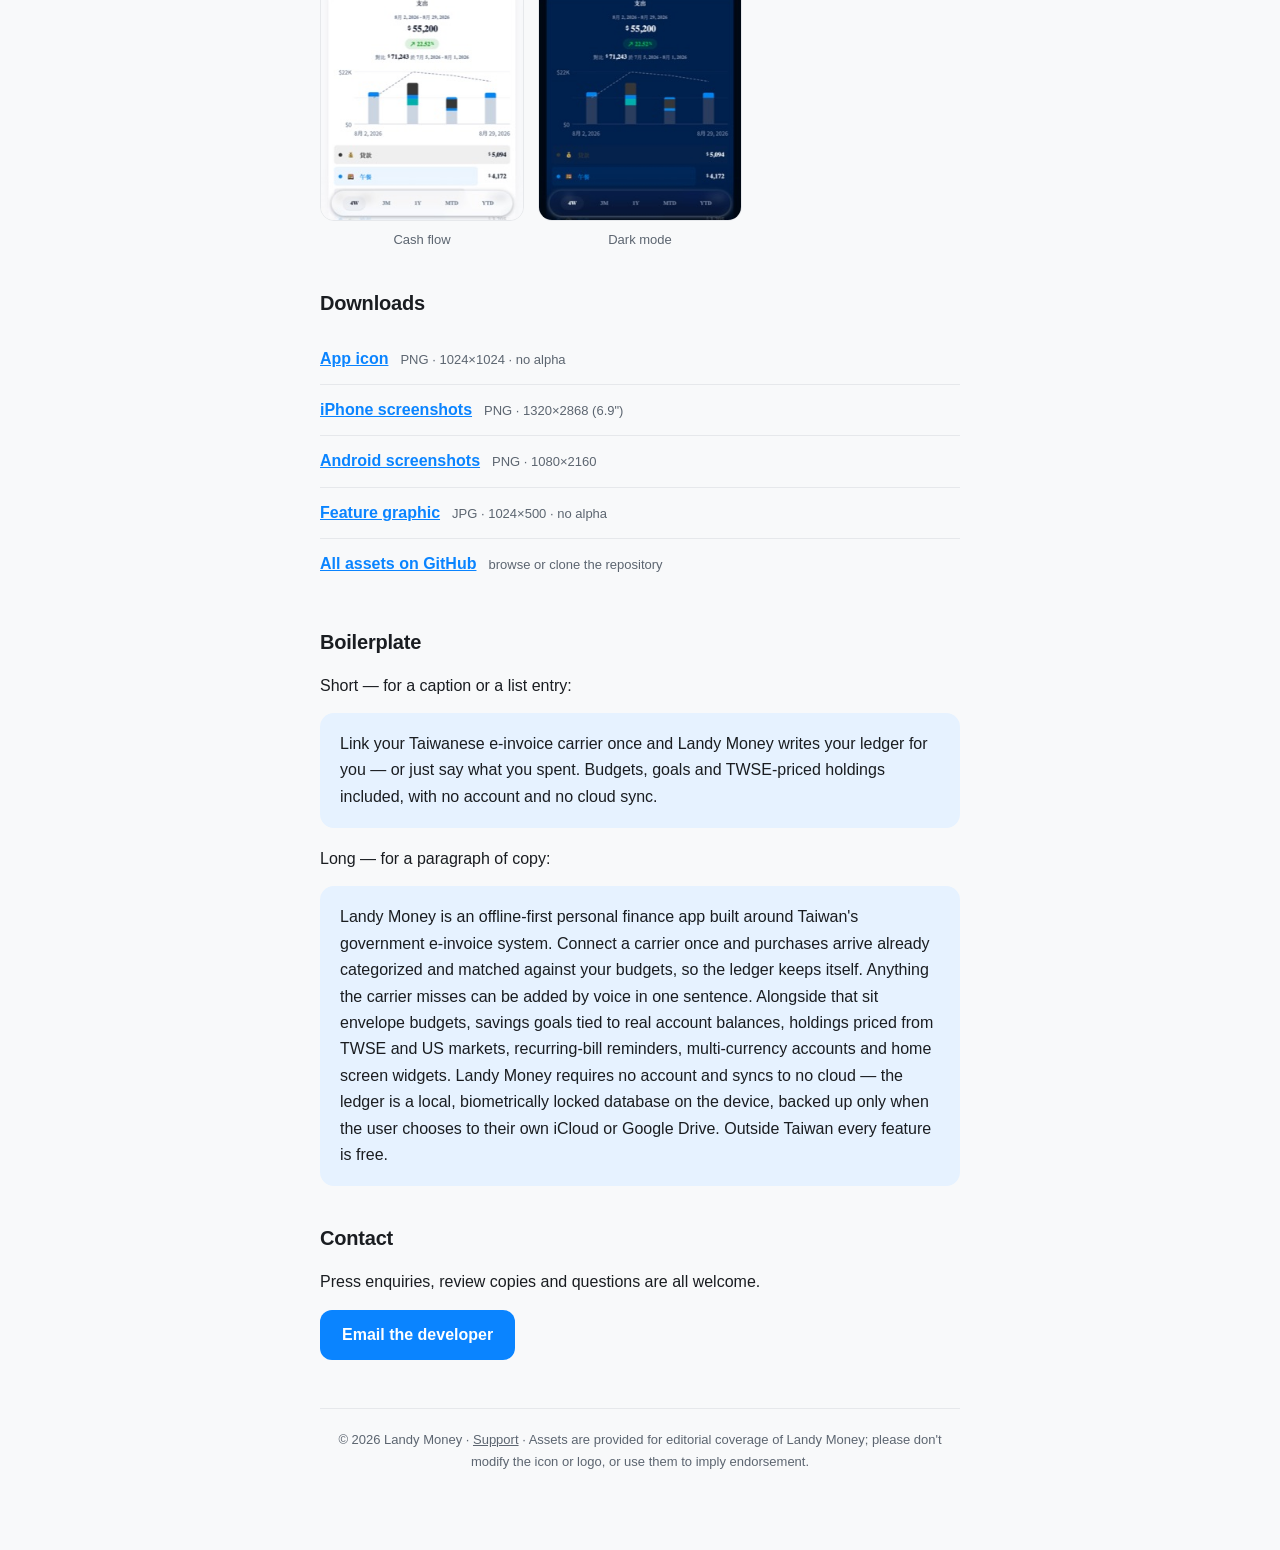
==== commit 83d0b7a2: "Mention optional iCloud / Google Drive backup in site and press kit The change-phones FAQ pointed at" ====
--- a/press/index.html
+++ b/press/index.html
@@ -45,10 +45,11 @@
       <p>Landy Money turns Taiwan's national e-invoice (電子發票) system into an expense tracker that keeps itself. Connect your carrier once and every purchase arrives already categorized and matched against your budgets — no receipts, no manual entry.</p>
       <p>Anything the carrier does not cover can be spoken instead: say &ldquo;lunch, 120, cash&rdquo; and Landy Money fills in the amount, category and account. Speech-to-text runs on the device, and offline it still resolves whatever it can work out locally.</p>
       <p>Around that sits a full finance app: a one-glance dashboard, envelope budgets with overspend alerts, savings goals funded from real account balances, holdings priced from TWSE and US markets, recurring-bill reminders, multi-currency accounts with daily exchange rates, and home screen widgets on both platforms — budget left, quick add, upcoming bills, and the e-invoice carrier barcode.</p>
-      <p>There is no sign-up and no cloud account. The ledger is a local, biometrically locked database on the device, fully usable offline from the first launch.</p>
+      <p>There is no sign-up and no cloud account. The ledger is a local, biometrically locked database on the device, fully usable offline from the first launch, with an optional manual backup to the user’s own iCloud or Google Drive.</p>
       <p>
         <span class="pill">No account</span>
         <span class="pill">No cloud sync</span>
+        <span class="pill">iCloud / Google Drive backup</span>
         <span class="pill">No ads</span>
         <span class="pill">No third-party trackers</span>
         <span class="pill">Offline-first</span>
@@ -132,11 +133,11 @@
       <h2>Boilerplate</h2>
       <p>Short — for a caption or a list entry:</p>
       <div class="boiler">
-        <p>Link your Taiwanese e-invoice carrier once and Landy Money writes your ledger for you — or just say what you spent. Budgets, goals and TWSE-priced holdings included, with no account and no cloud.</p>
+        <p>Link your Taiwanese e-invoice carrier once and Landy Money writes your ledger for you — or just say what you spent. Budgets, goals and TWSE-priced holdings included, with no account and no cloud sync.</p>
       </div>
       <p style="margin-top:18px">Long — for a paragraph of copy:</p>
       <div class="boiler">
-        <p>Landy Money is an offline-first personal finance app built around Taiwan's government e-invoice system. Connect a carrier once and purchases arrive already categorized and matched against your budgets, so the ledger keeps itself. Anything the carrier misses can be added by voice in one sentence. Alongside that sit envelope budgets, savings goals tied to real account balances, holdings priced from TWSE and US markets, recurring-bill reminders, multi-currency accounts and home screen widgets. Landy Money requires no account and syncs to no cloud — the ledger is a local, biometrically locked database on the device. Outside Taiwan every feature is free.</p>
+        <p>Landy Money is an offline-first personal finance app built around Taiwan's government e-invoice system. Connect a carrier once and purchases arrive already categorized and matched against your budgets, so the ledger keeps itself. Anything the carrier misses can be added by voice in one sentence. Alongside that sit envelope budgets, savings goals tied to real account balances, holdings priced from TWSE and US markets, recurring-bill reminders, multi-currency accounts and home screen widgets. Landy Money requires no account and syncs to no cloud — the ledger is a local, biometrically locked database on the device, backed up only when the user chooses to their own iCloud or Google Drive. Outside Taiwan every feature is free.</p>
       </div>
     </section>
 
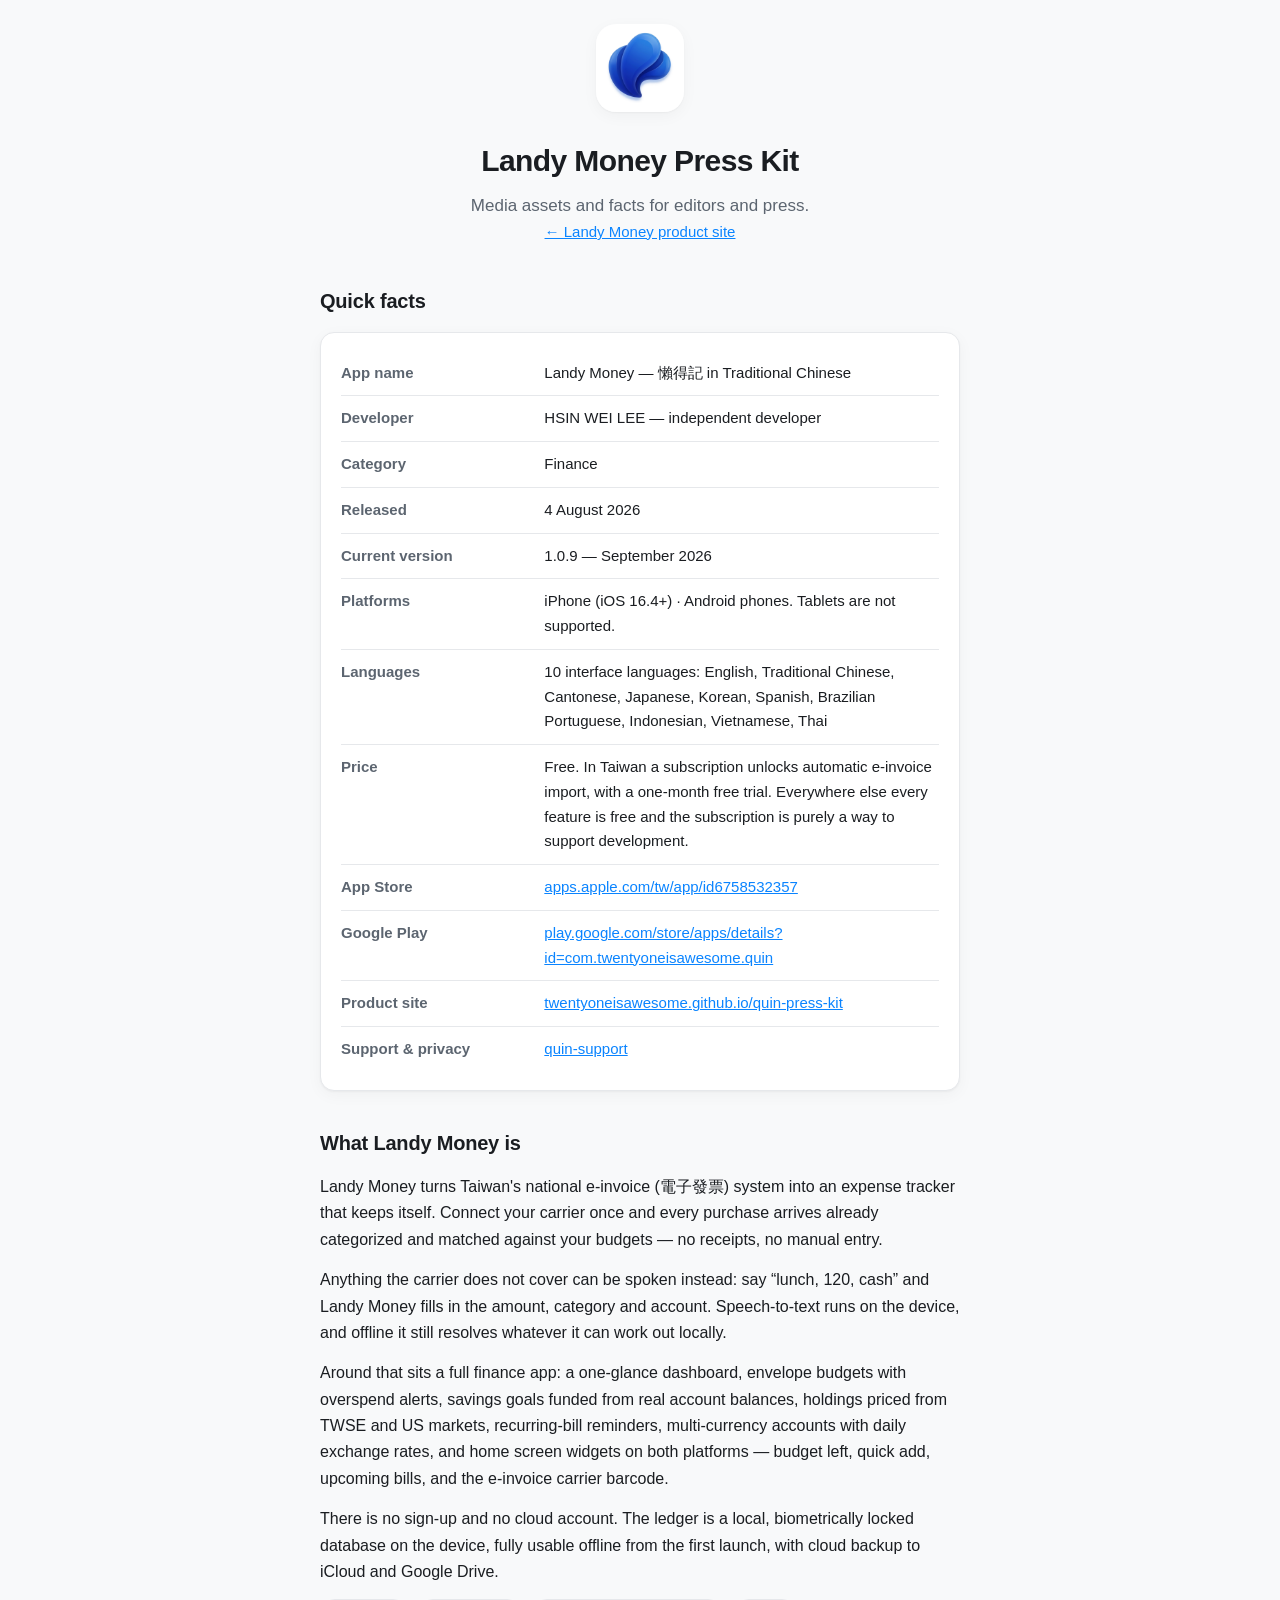
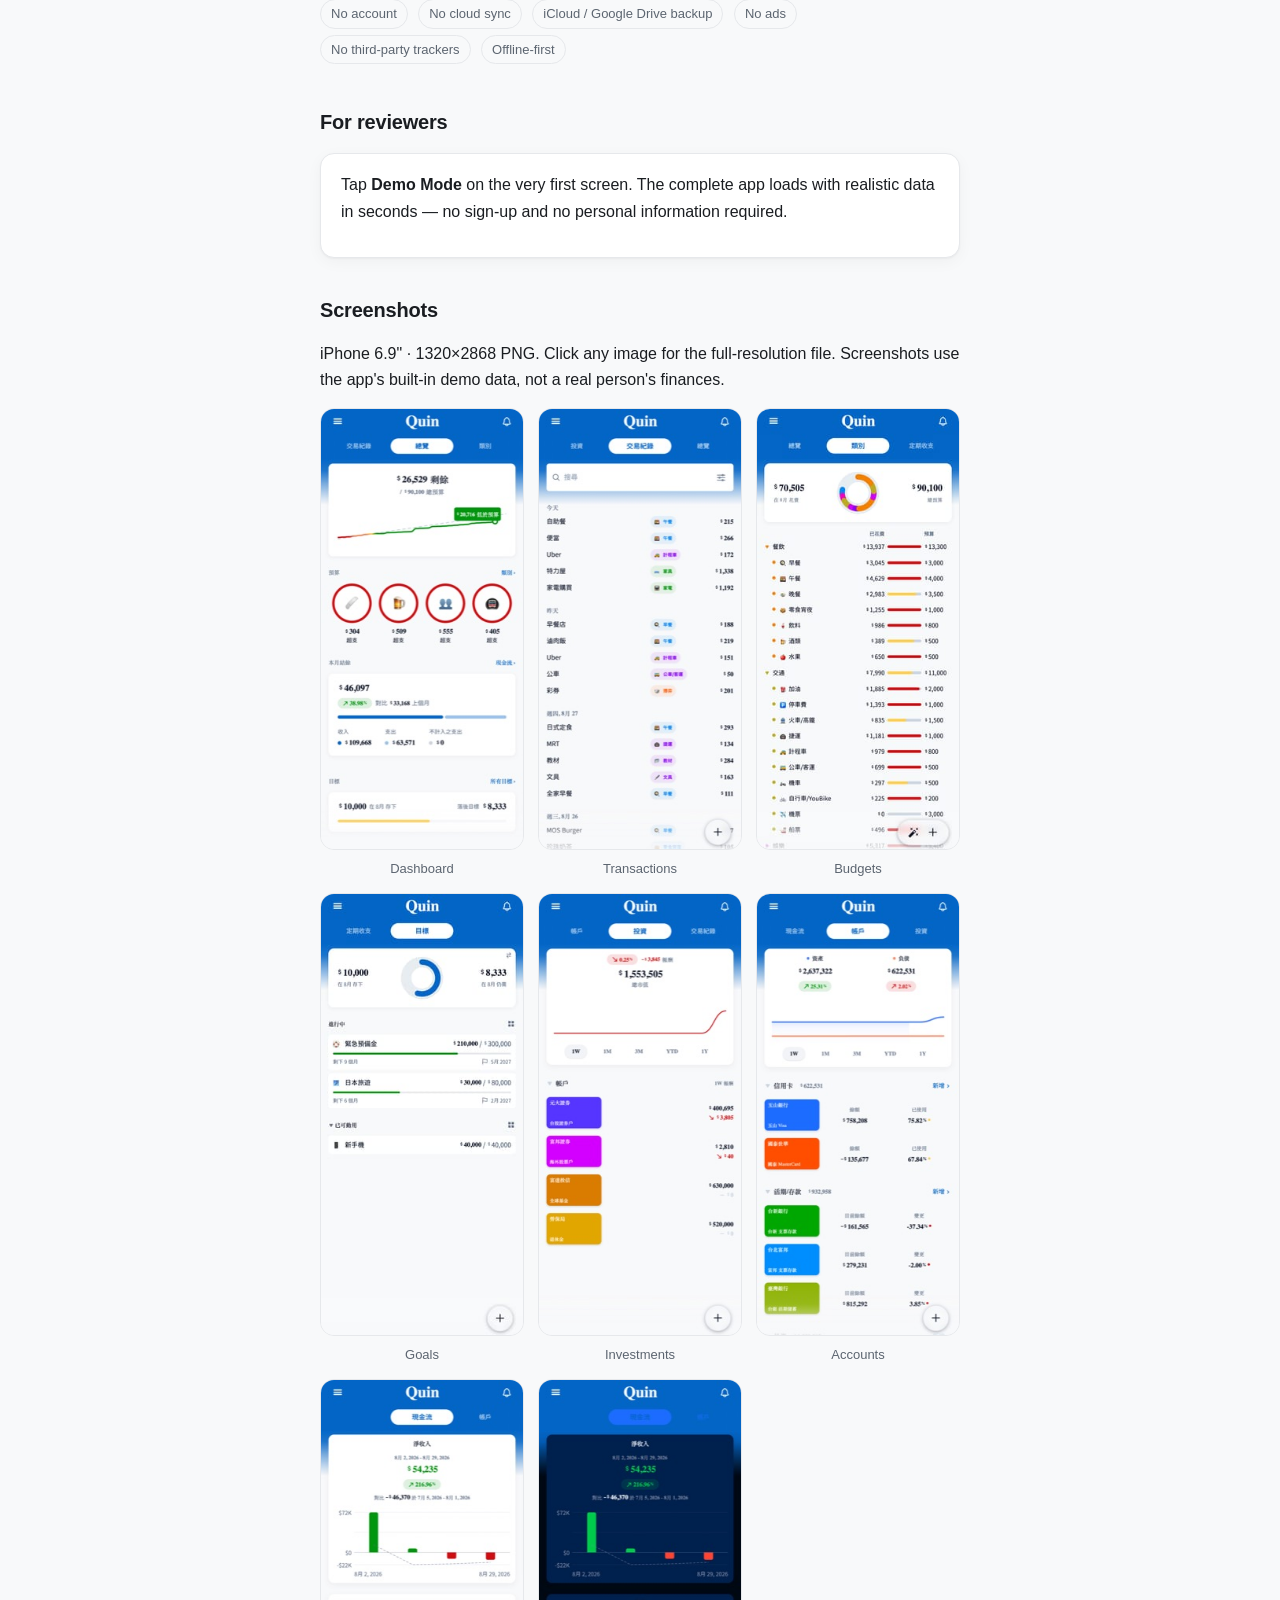
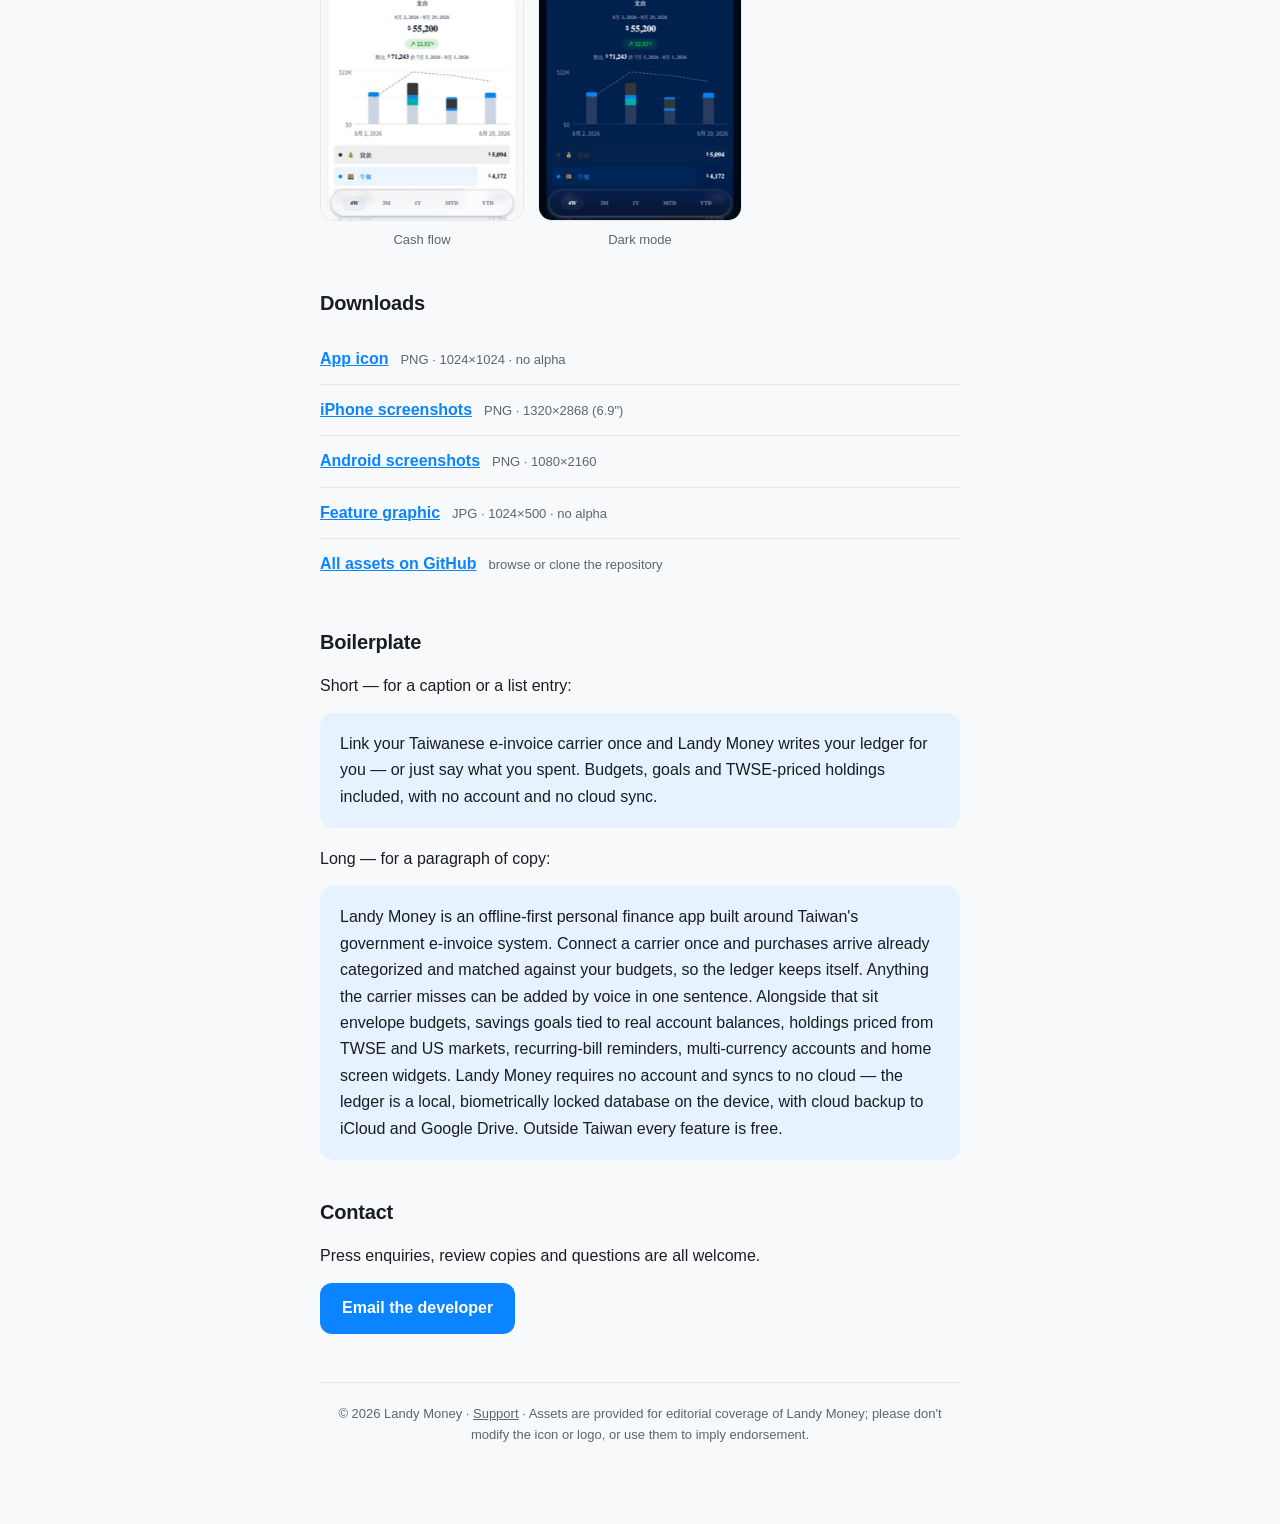
==== commit c7301219: "Describe cloud backup positively on the site and press page Co-Authored-By: Claude Opus 5.5 <noreply" ====
--- a/press/index.html
+++ b/press/index.html
@@ -45,7 +45,7 @@
       <p>Landy Money turns Taiwan's national e-invoice (電子發票) system into an expense tracker that keeps itself. Connect your carrier once and every purchase arrives already categorized and matched against your budgets — no receipts, no manual entry.</p>
       <p>Anything the carrier does not cover can be spoken instead: say &ldquo;lunch, 120, cash&rdquo; and Landy Money fills in the amount, category and account. Speech-to-text runs on the device, and offline it still resolves whatever it can work out locally.</p>
       <p>Around that sits a full finance app: a one-glance dashboard, envelope budgets with overspend alerts, savings goals funded from real account balances, holdings priced from TWSE and US markets, recurring-bill reminders, multi-currency accounts with daily exchange rates, and home screen widgets on both platforms — budget left, quick add, upcoming bills, and the e-invoice carrier barcode.</p>
-      <p>There is no sign-up and no cloud account. The ledger is a local, biometrically locked database on the device, fully usable offline from the first launch, with an optional manual backup to the user’s own iCloud or Google Drive.</p>
+      <p>There is no sign-up and no cloud account. The ledger is a local, biometrically locked database on the device, fully usable offline from the first launch, with cloud backup to iCloud and Google Drive.</p>
       <p>
         <span class="pill">No account</span>
         <span class="pill">No cloud sync</span>
@@ -137,7 +137,7 @@
       </div>
       <p style="margin-top:18px">Long — for a paragraph of copy:</p>
       <div class="boiler">
-        <p>Landy Money is an offline-first personal finance app built around Taiwan's government e-invoice system. Connect a carrier once and purchases arrive already categorized and matched against your budgets, so the ledger keeps itself. Anything the carrier misses can be added by voice in one sentence. Alongside that sit envelope budgets, savings goals tied to real account balances, holdings priced from TWSE and US markets, recurring-bill reminders, multi-currency accounts and home screen widgets. Landy Money requires no account and syncs to no cloud — the ledger is a local, biometrically locked database on the device, backed up only when the user chooses to their own iCloud or Google Drive. Outside Taiwan every feature is free.</p>
+        <p>Landy Money is an offline-first personal finance app built around Taiwan's government e-invoice system. Connect a carrier once and purchases arrive already categorized and matched against your budgets, so the ledger keeps itself. Anything the carrier misses can be added by voice in one sentence. Alongside that sit envelope budgets, savings goals tied to real account balances, holdings priced from TWSE and US markets, recurring-bill reminders, multi-currency accounts and home screen widgets. Landy Money requires no account and syncs to no cloud — the ledger is a local, biometrically locked database on the device, with cloud backup to iCloud and Google Drive. Outside Taiwan every feature is free.</p>
       </div>
     </section>
 
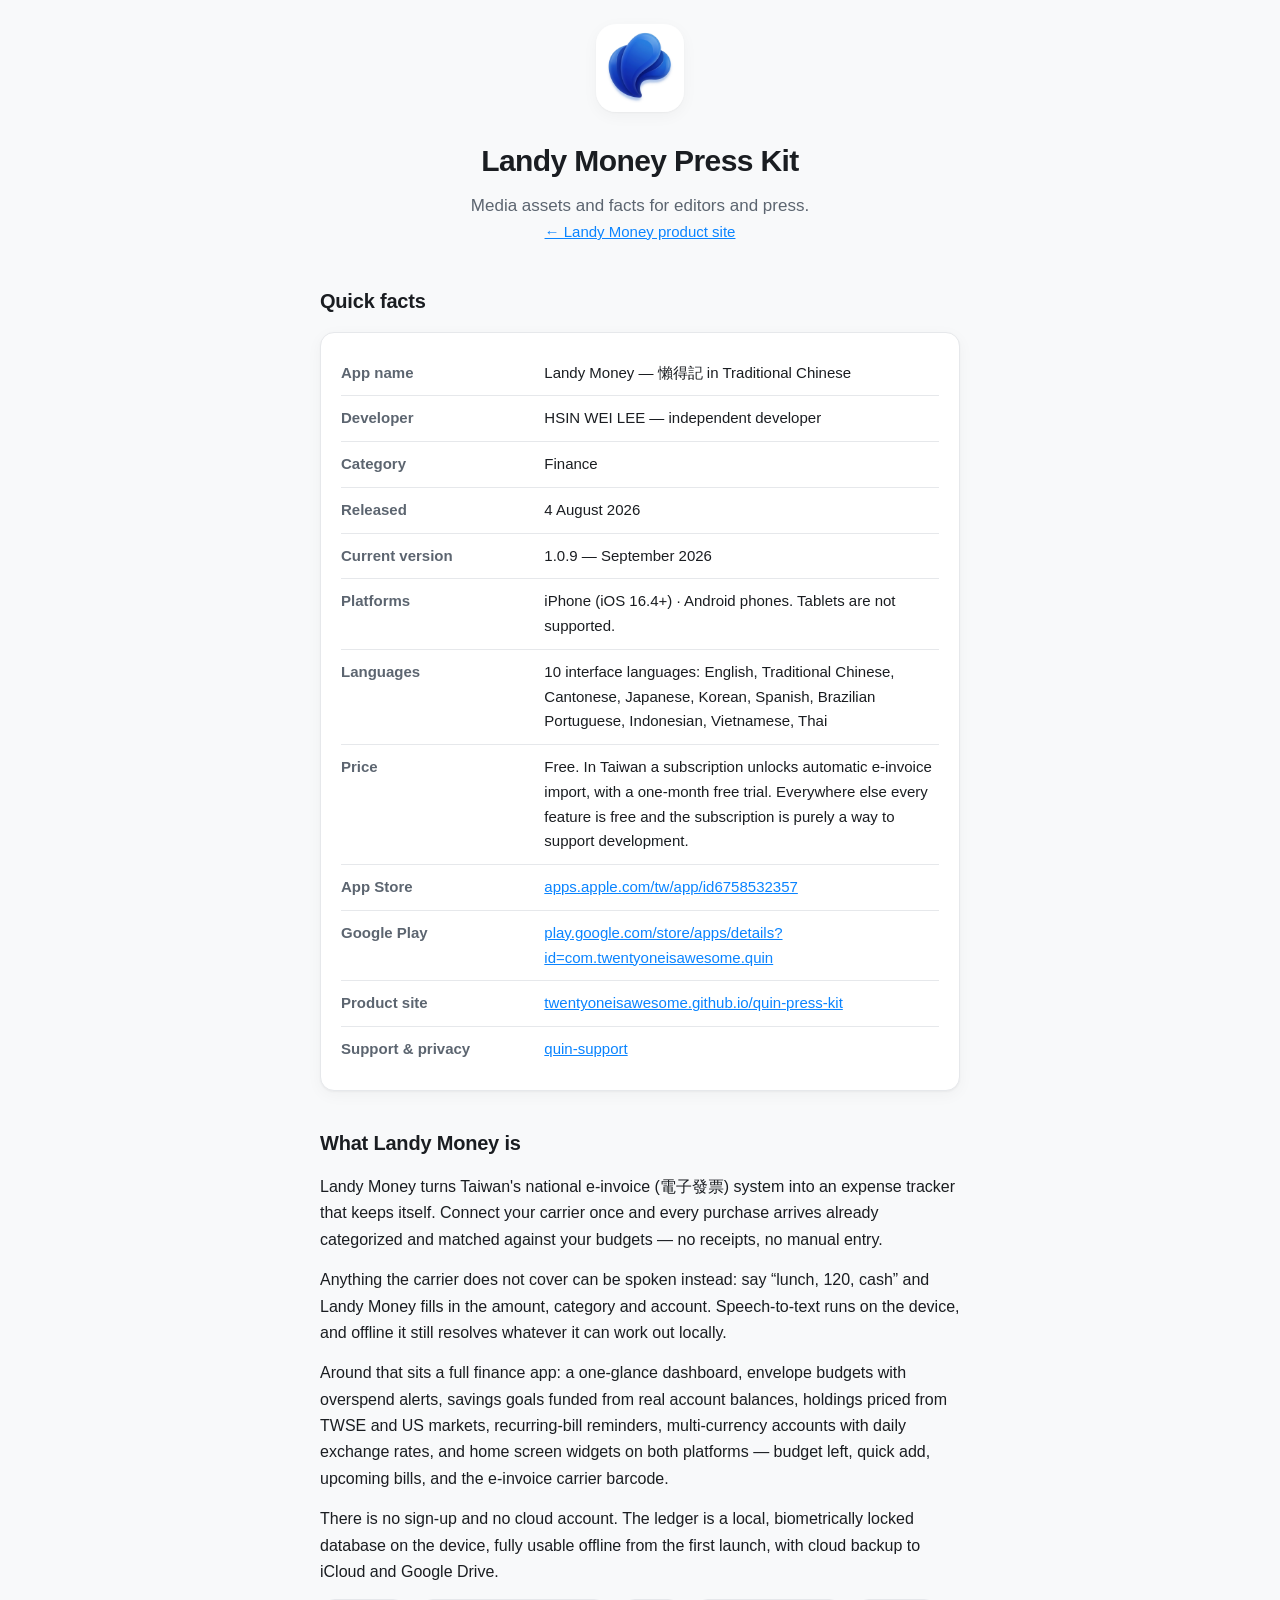
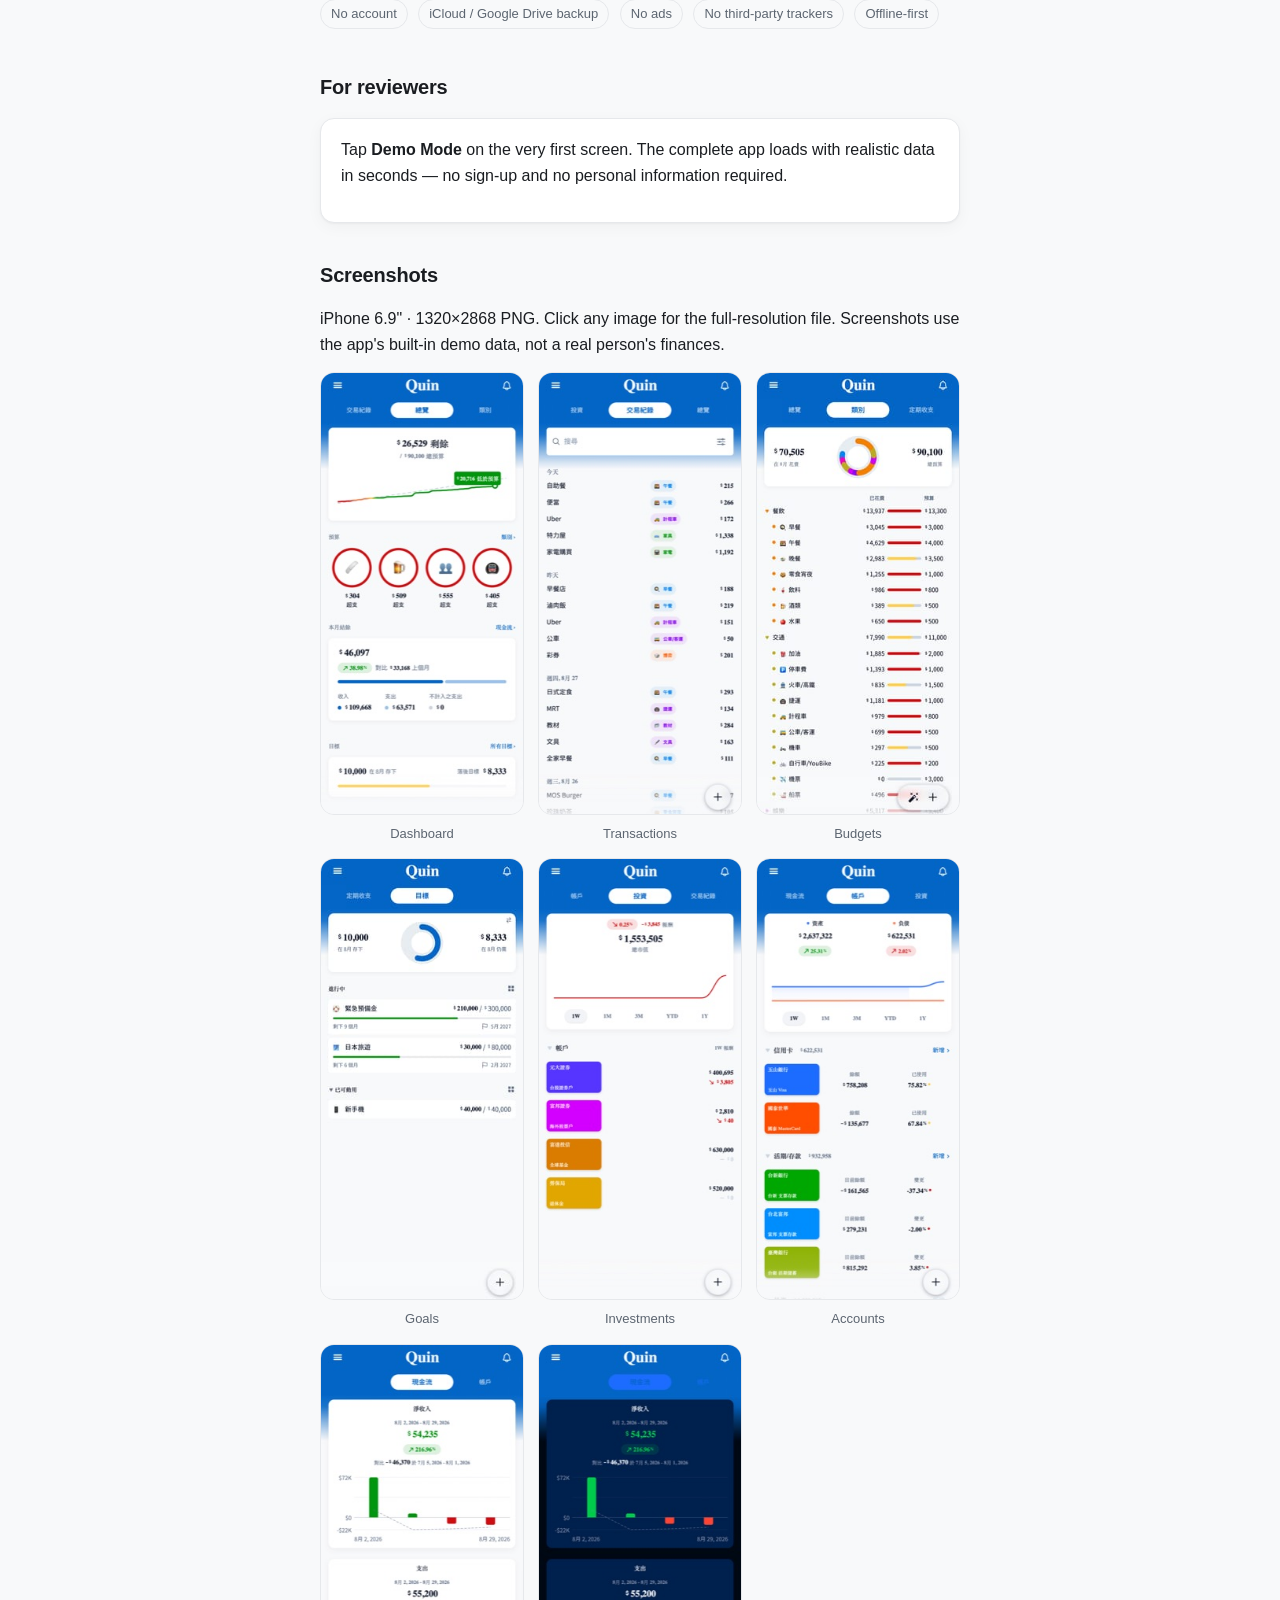
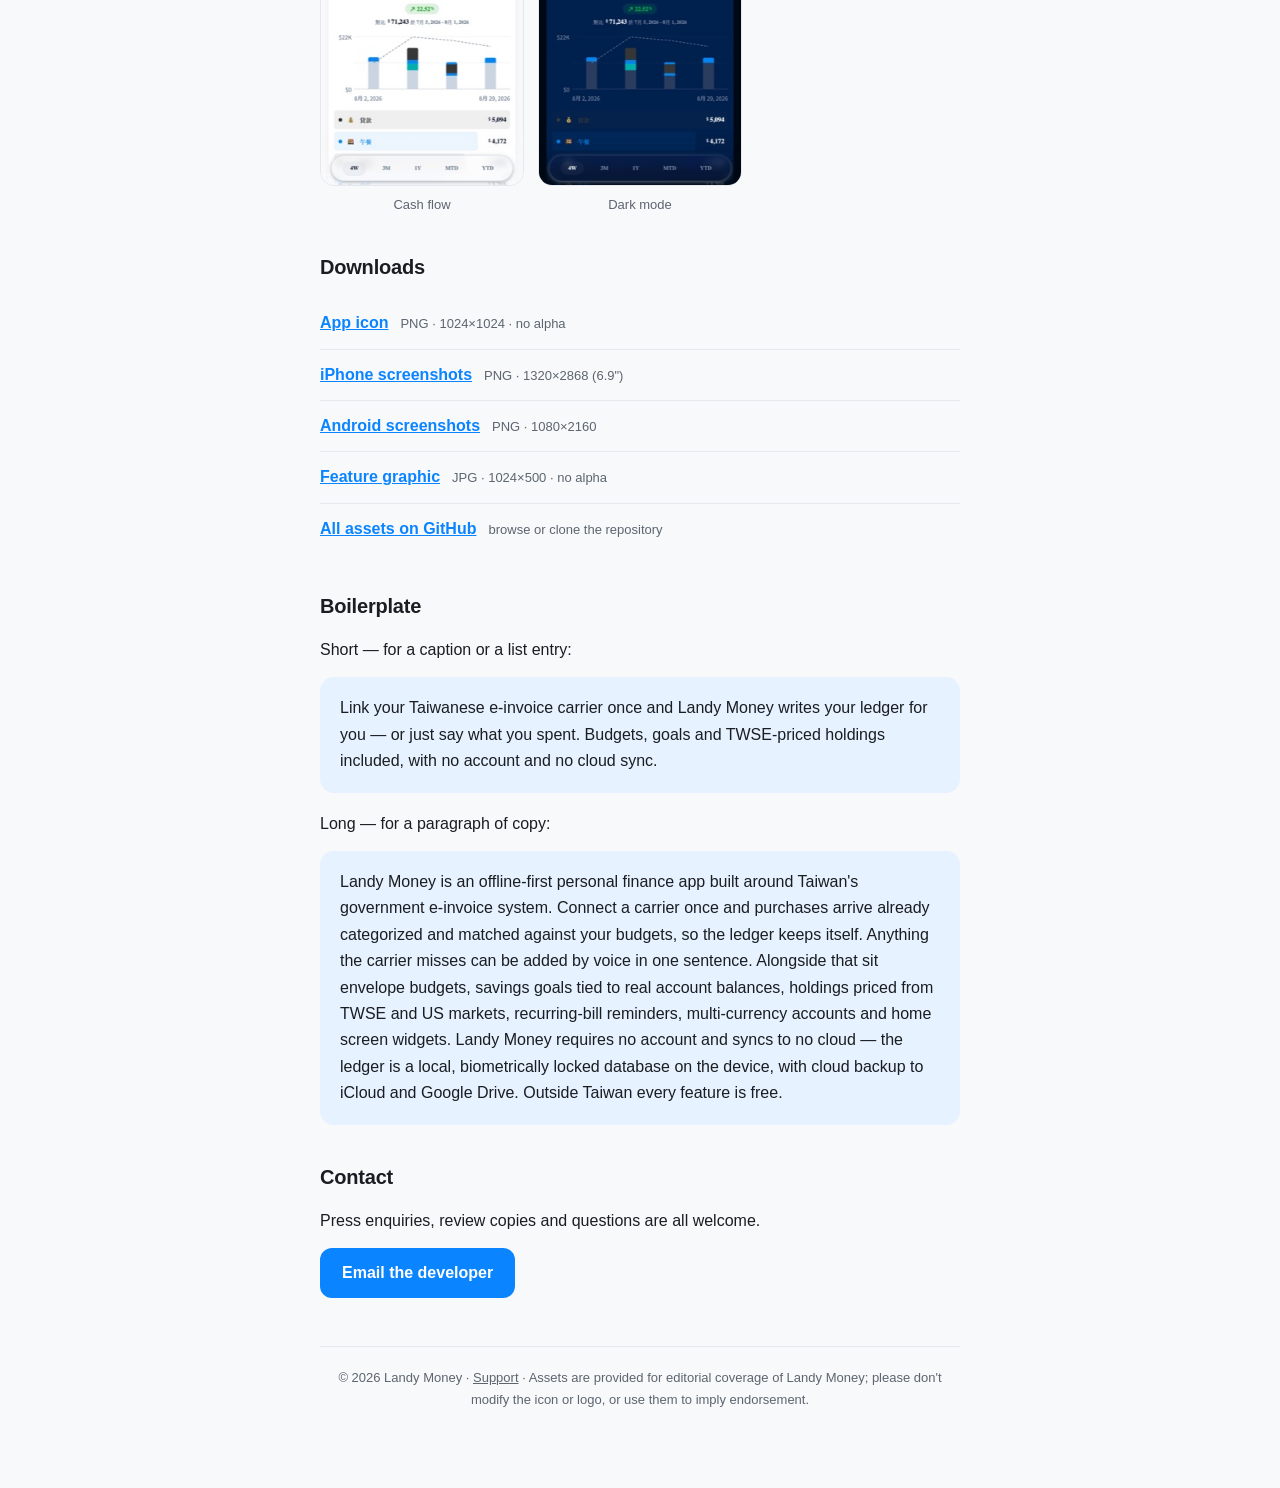
==== commit 95ac9e7c: "Drop the "No cloud sync" pills now that cloud backup is supported Co-Authored-By: Claude Opus 5.5 <n" ====
--- a/press/index.html
+++ b/press/index.html
@@ -48,7 +48,6 @@
       <p>There is no sign-up and no cloud account. The ledger is a local, biometrically locked database on the device, fully usable offline from the first launch, with cloud backup to iCloud and Google Drive.</p>
       <p>
         <span class="pill">No account</span>
-        <span class="pill">No cloud sync</span>
         <span class="pill">iCloud / Google Drive backup</span>
         <span class="pill">No ads</span>
         <span class="pill">No third-party trackers</span>
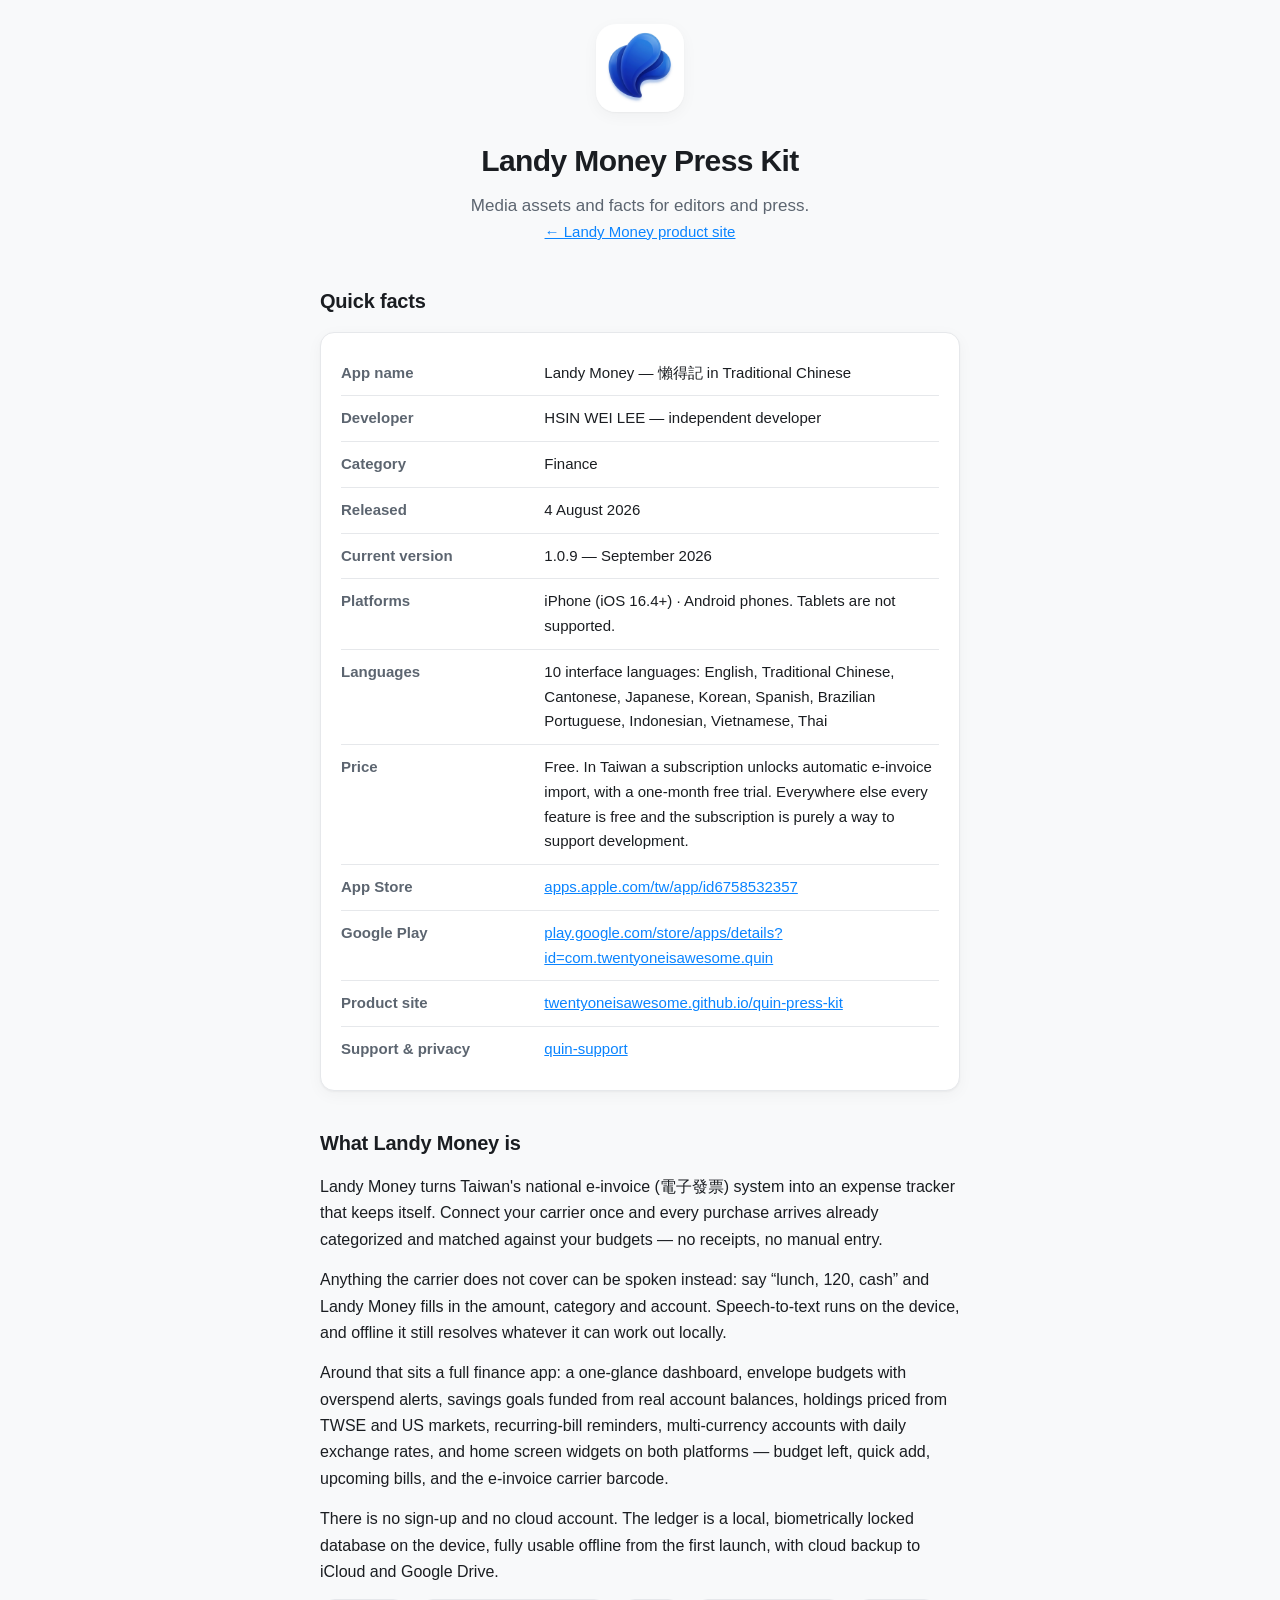
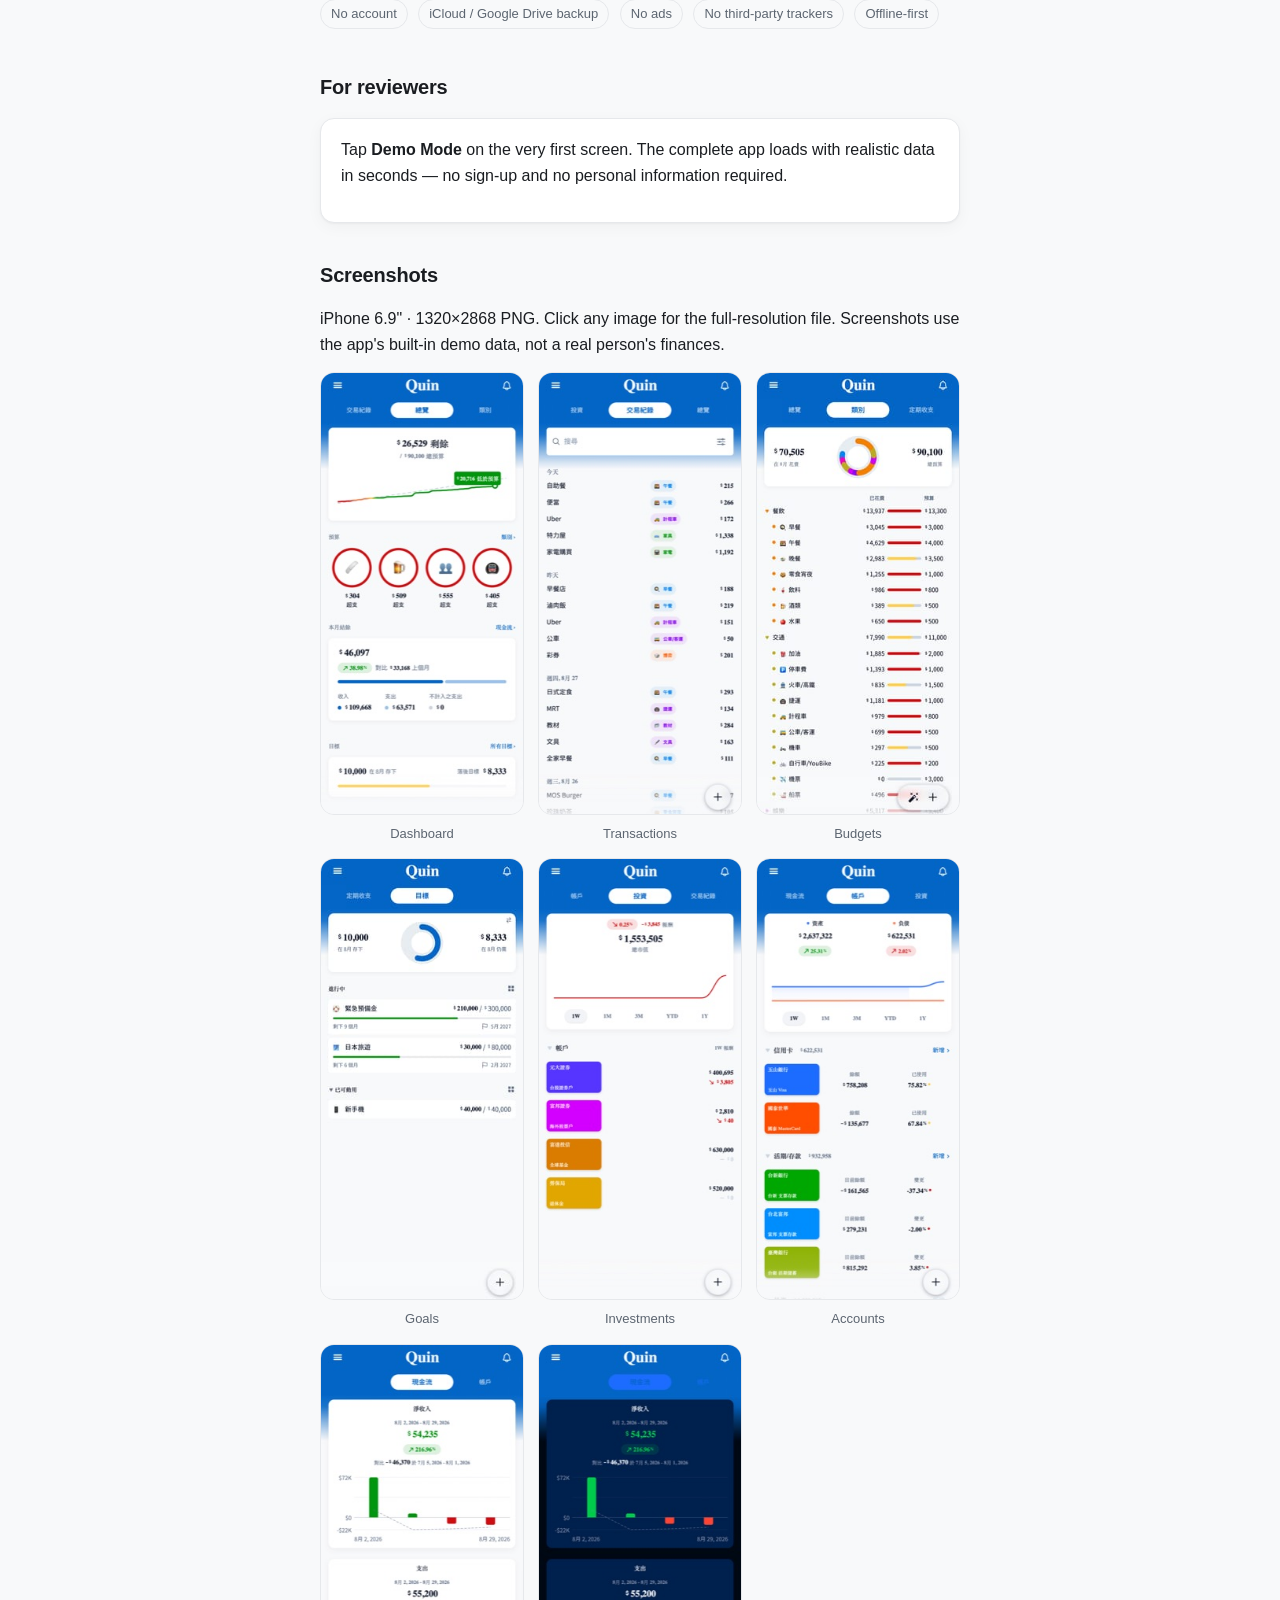
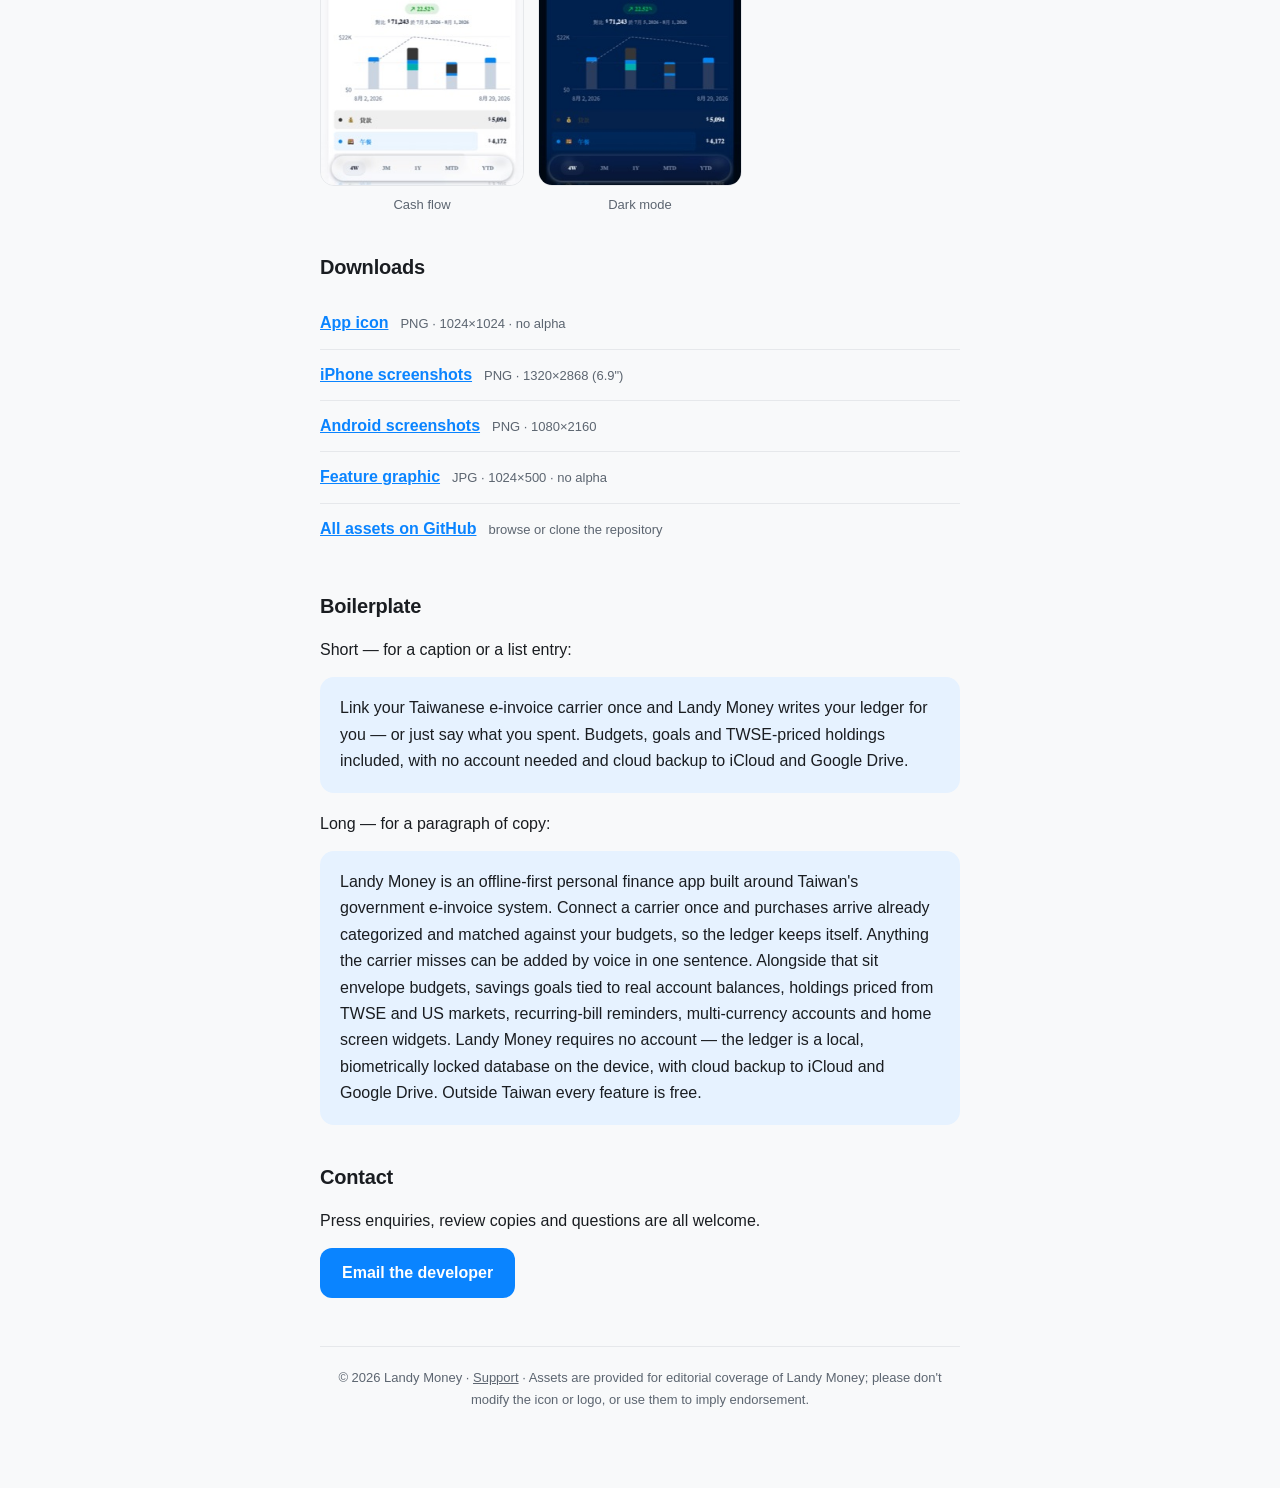
==== commit c649e2ac: "Drop the remaining "no cloud" wording from the site and press kit Co-Authored-By: Claude Opus 5.5 <n" ====
--- a/press/index.html
+++ b/press/index.html
@@ -132,11 +132,11 @@
       <h2>Boilerplate</h2>
       <p>Short — for a caption or a list entry:</p>
       <div class="boiler">
-        <p>Link your Taiwanese e-invoice carrier once and Landy Money writes your ledger for you — or just say what you spent. Budgets, goals and TWSE-priced holdings included, with no account and no cloud sync.</p>
+        <p>Link your Taiwanese e-invoice carrier once and Landy Money writes your ledger for you — or just say what you spent. Budgets, goals and TWSE-priced holdings included, with no account needed and cloud backup to iCloud and Google Drive.</p>
       </div>
       <p style="margin-top:18px">Long — for a paragraph of copy:</p>
       <div class="boiler">
-        <p>Landy Money is an offline-first personal finance app built around Taiwan's government e-invoice system. Connect a carrier once and purchases arrive already categorized and matched against your budgets, so the ledger keeps itself. Anything the carrier misses can be added by voice in one sentence. Alongside that sit envelope budgets, savings goals tied to real account balances, holdings priced from TWSE and US markets, recurring-bill reminders, multi-currency accounts and home screen widgets. Landy Money requires no account and syncs to no cloud — the ledger is a local, biometrically locked database on the device, with cloud backup to iCloud and Google Drive. Outside Taiwan every feature is free.</p>
+        <p>Landy Money is an offline-first personal finance app built around Taiwan's government e-invoice system. Connect a carrier once and purchases arrive already categorized and matched against your budgets, so the ledger keeps itself. Anything the carrier misses can be added by voice in one sentence. Alongside that sit envelope budgets, savings goals tied to real account balances, holdings priced from TWSE and US markets, recurring-bill reminders, multi-currency accounts and home screen widgets. Landy Money requires no account — the ledger is a local, biometrically locked database on the device, with cloud backup to iCloud and Google Drive. Outside Taiwan every feature is free.</p>
       </div>
     </section>
 
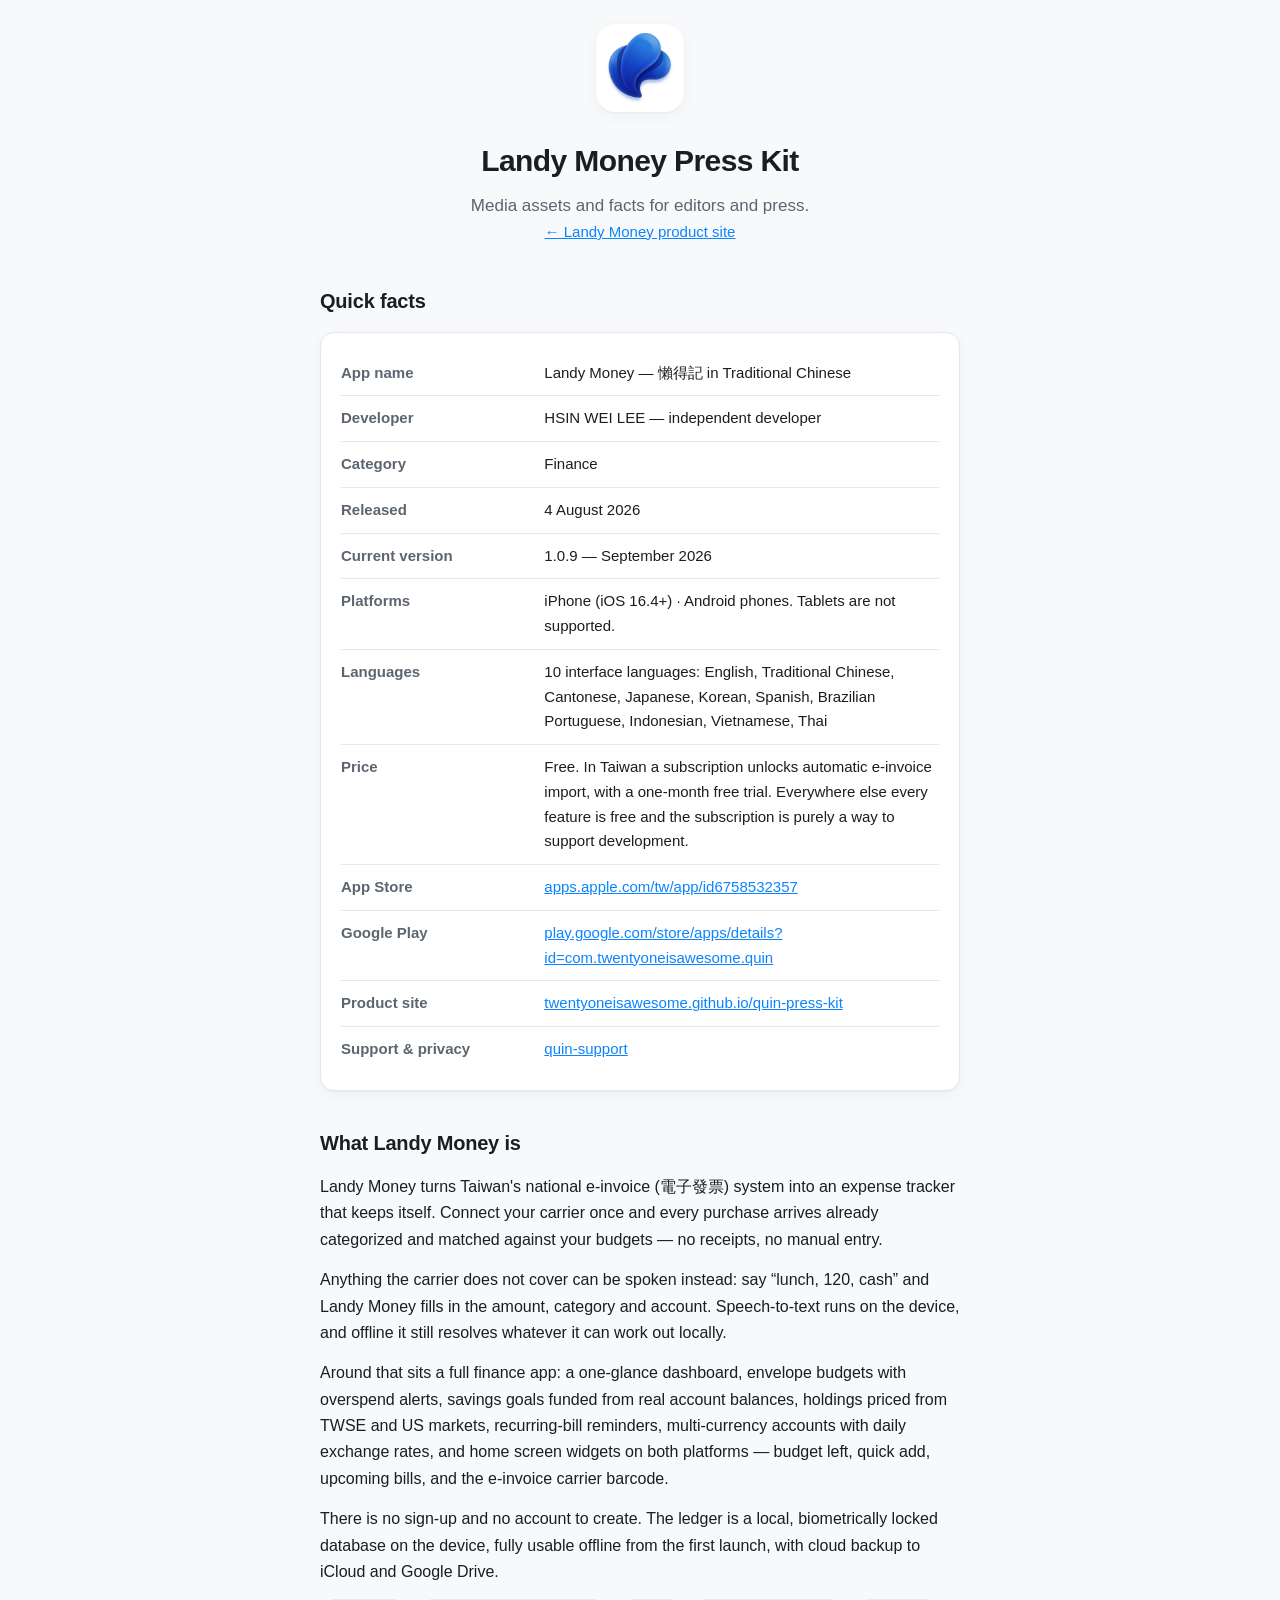
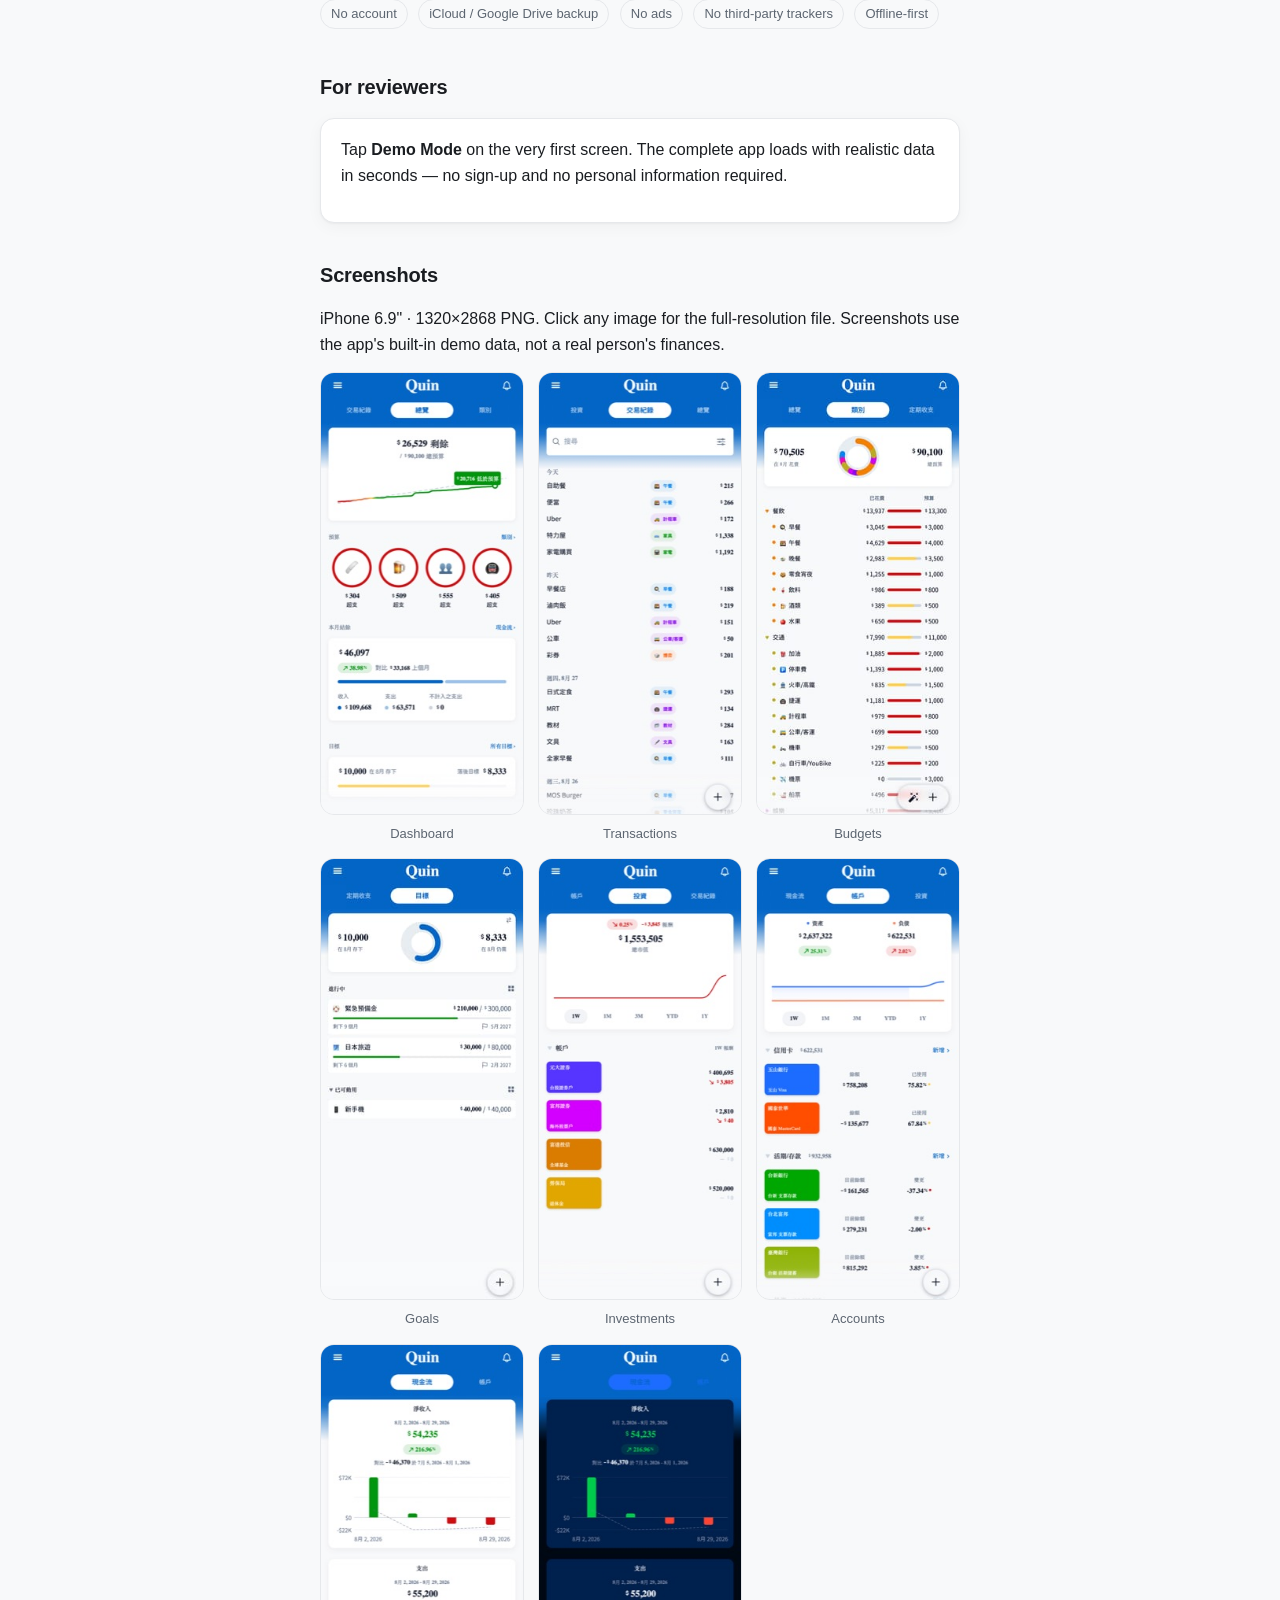
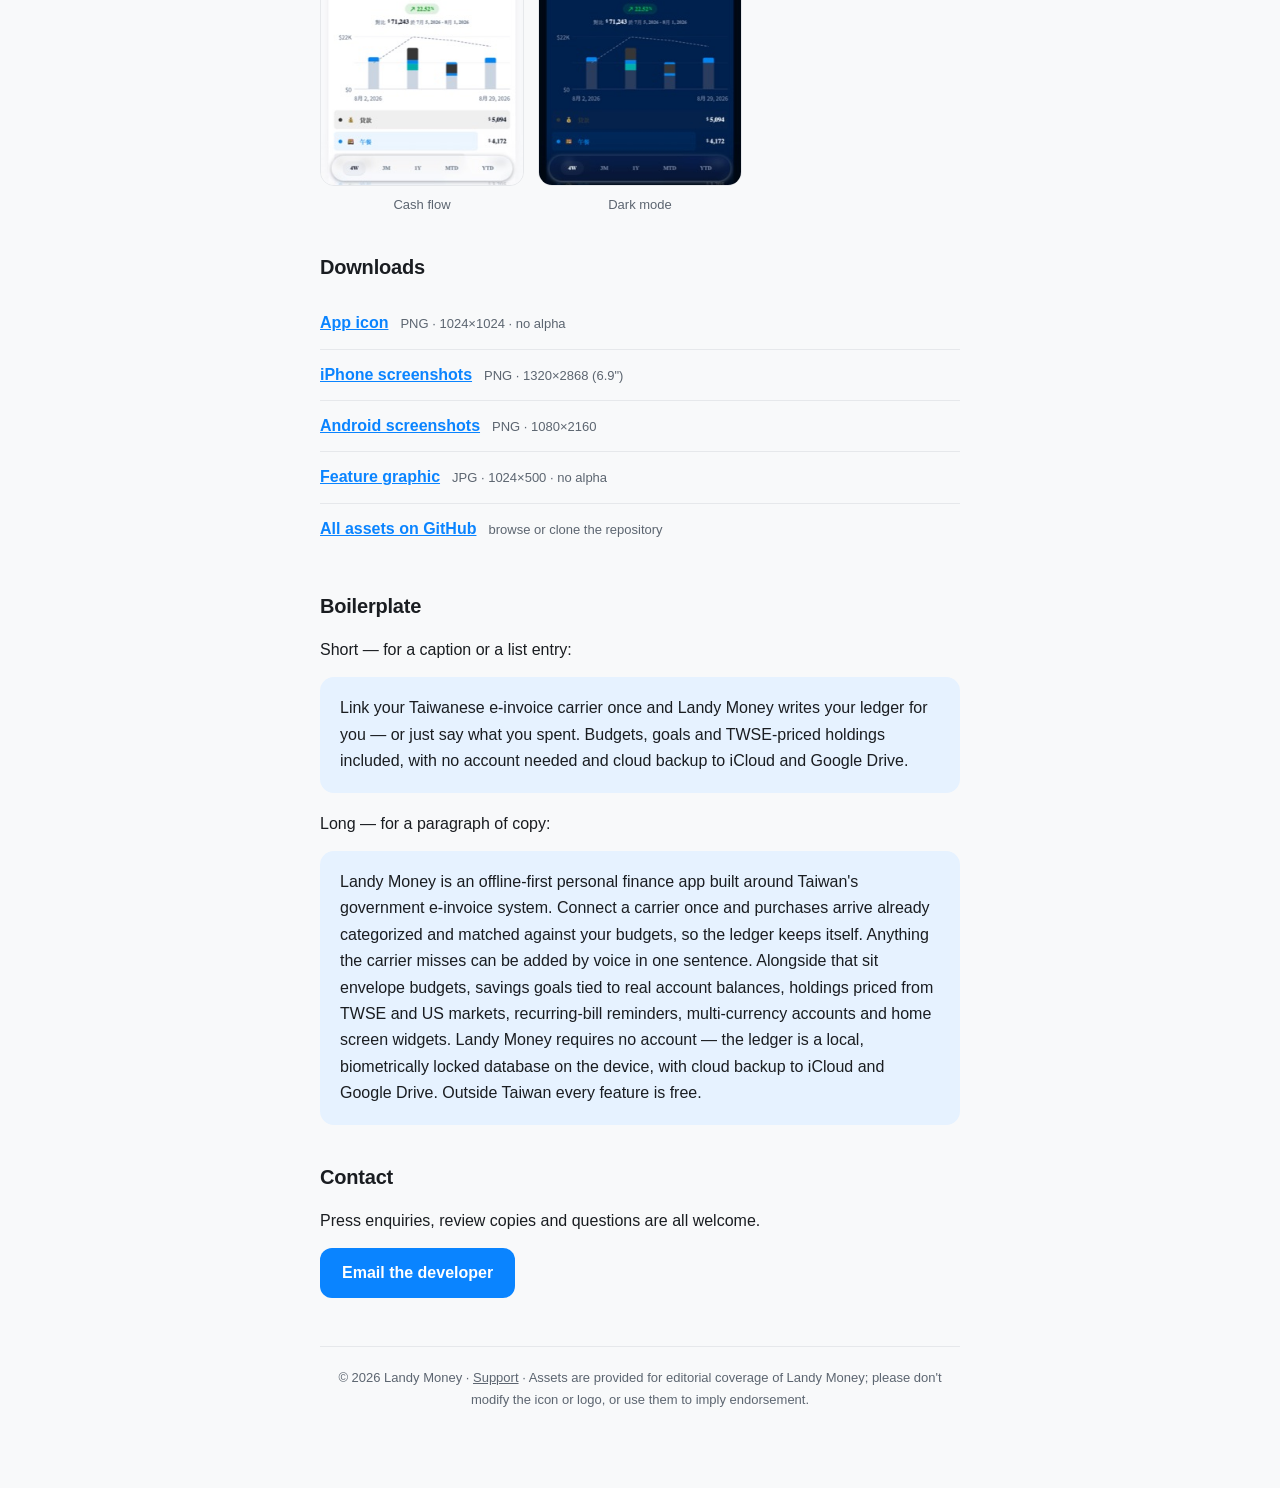
==== commit 7daec6e5: "Say "no account to create" instead of "no cloud account" Co-Authored-By: Claude Opus 5.5 <noreply@an" ====
--- a/press/index.html
+++ b/press/index.html
@@ -45,7 +45,7 @@
       <p>Landy Money turns Taiwan's national e-invoice (電子發票) system into an expense tracker that keeps itself. Connect your carrier once and every purchase arrives already categorized and matched against your budgets — no receipts, no manual entry.</p>
       <p>Anything the carrier does not cover can be spoken instead: say &ldquo;lunch, 120, cash&rdquo; and Landy Money fills in the amount, category and account. Speech-to-text runs on the device, and offline it still resolves whatever it can work out locally.</p>
       <p>Around that sits a full finance app: a one-glance dashboard, envelope budgets with overspend alerts, savings goals funded from real account balances, holdings priced from TWSE and US markets, recurring-bill reminders, multi-currency accounts with daily exchange rates, and home screen widgets on both platforms — budget left, quick add, upcoming bills, and the e-invoice carrier barcode.</p>
-      <p>There is no sign-up and no cloud account. The ledger is a local, biometrically locked database on the device, fully usable offline from the first launch, with cloud backup to iCloud and Google Drive.</p>
+      <p>There is no sign-up and no account to create. The ledger is a local, biometrically locked database on the device, fully usable offline from the first launch, with cloud backup to iCloud and Google Drive.</p>
       <p>
         <span class="pill">No account</span>
         <span class="pill">iCloud / Google Drive backup</span>
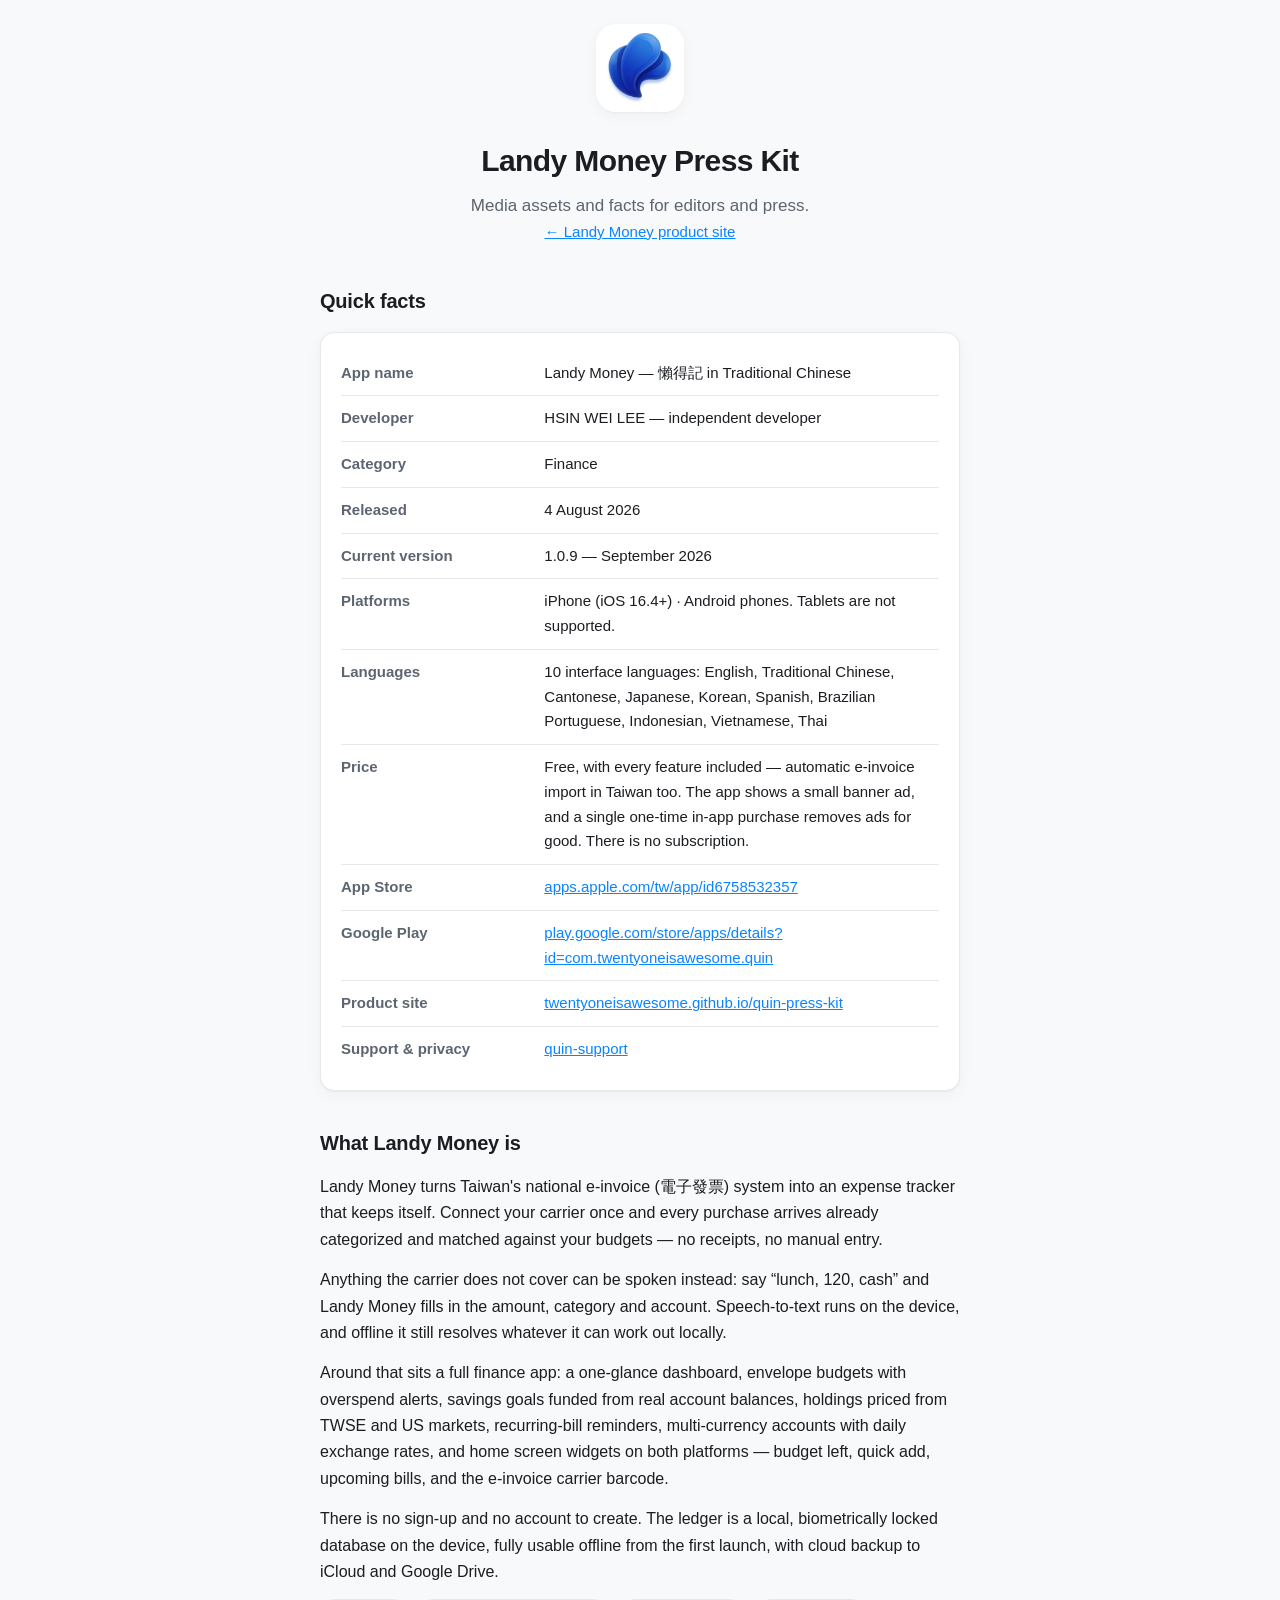
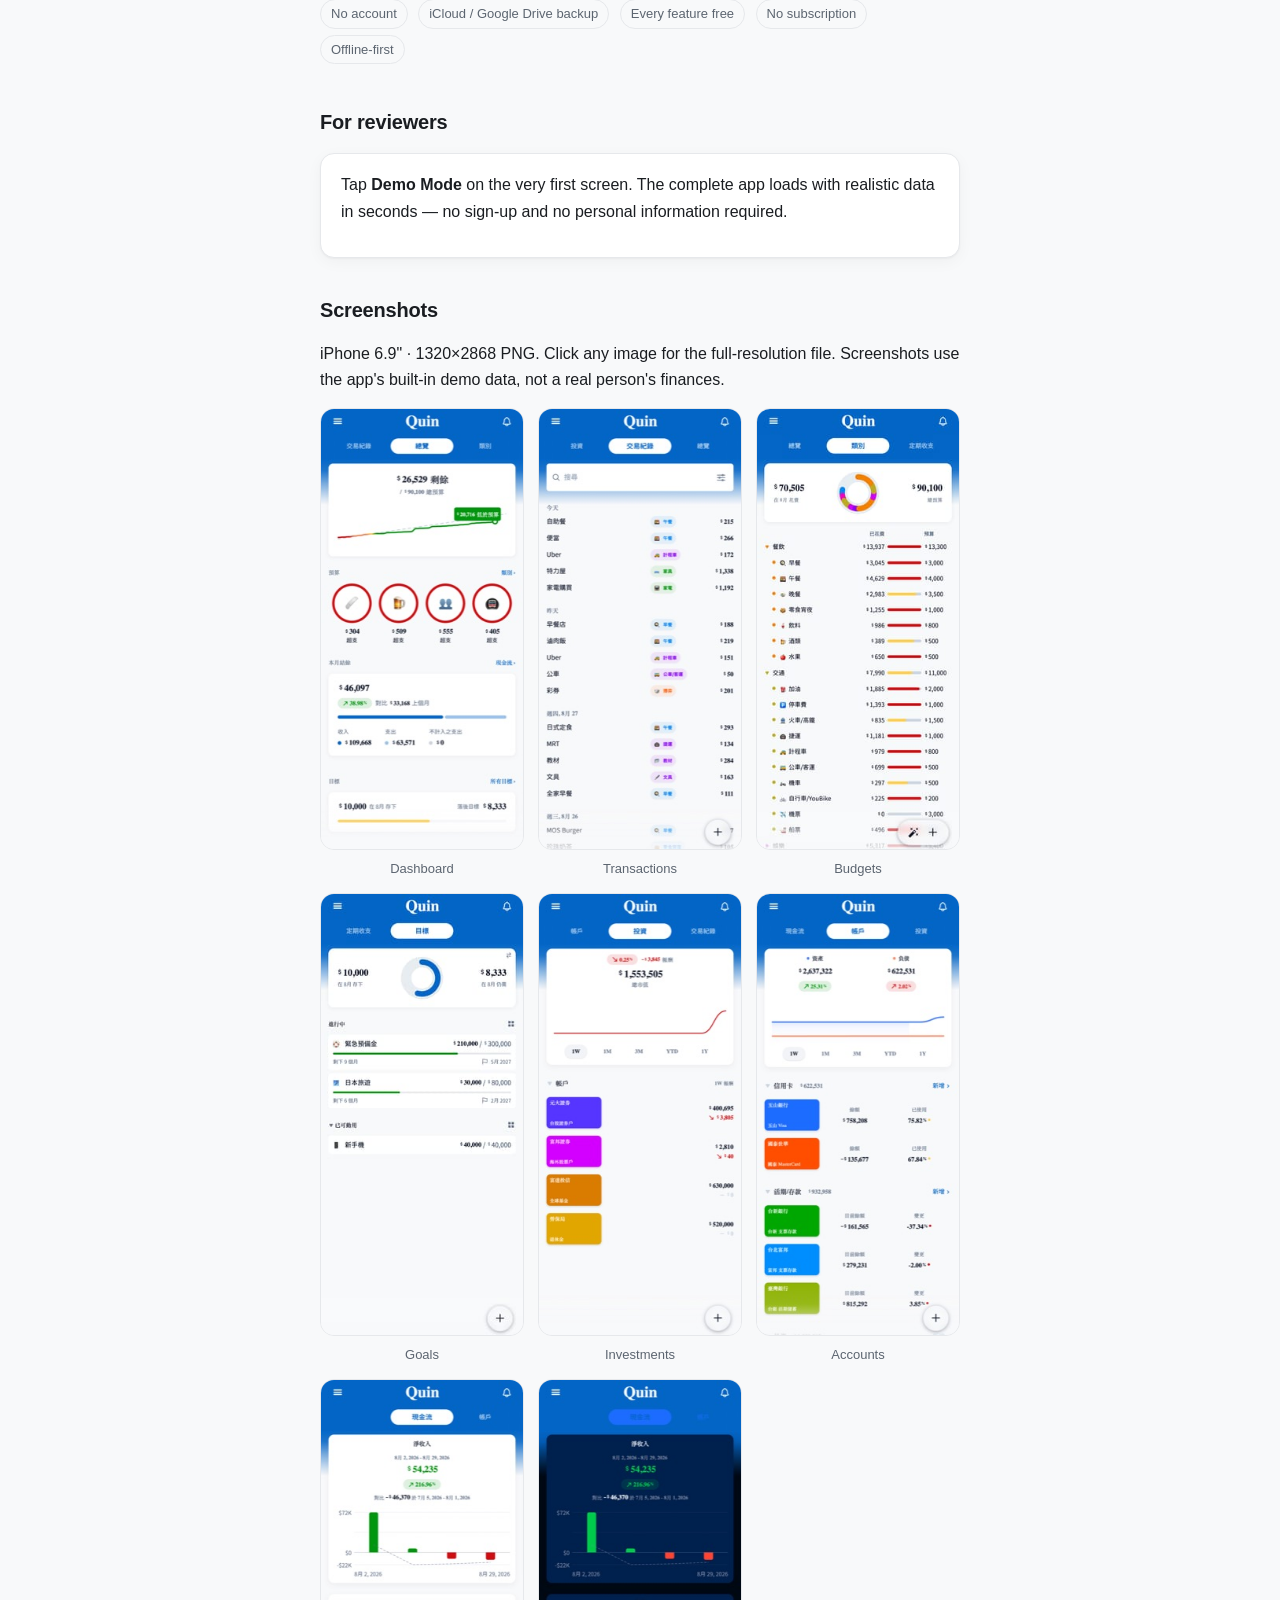
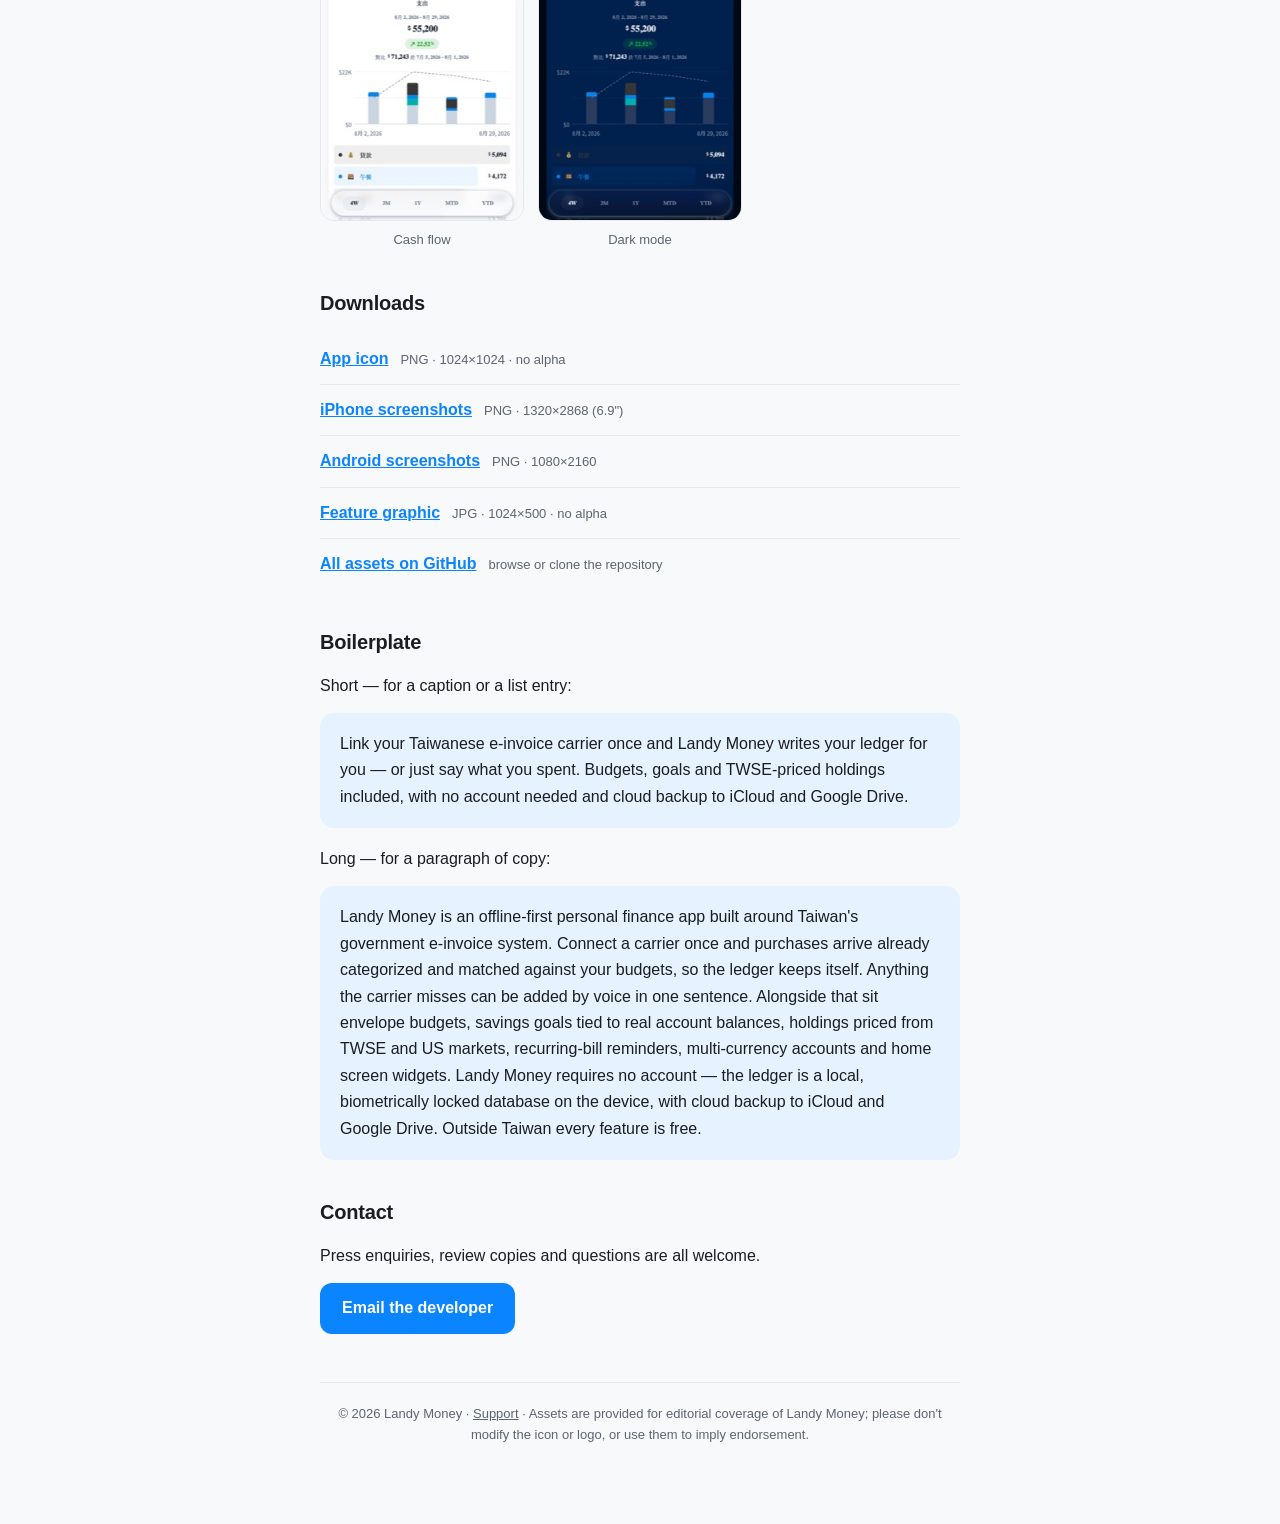
==== commit d63bf2bb: "Describe the free, ad-supported model with a one-time Remove Ads purchase Drop the subscription pric" ====
--- a/press/index.html
+++ b/press/index.html
@@ -30,7 +30,7 @@
             <tr><th>Current version</th><td>1.0.9 — September 2026</td></tr>
             <tr><th>Platforms</th><td>iPhone (iOS 16.4+) · Android phones. Tablets are not supported.</td></tr>
             <tr><th>Languages</th><td>10 interface languages: English, Traditional Chinese, Cantonese, Japanese, Korean, Spanish, Brazilian Portuguese, Indonesian, Vietnamese, Thai</td></tr>
-            <tr><th>Price</th><td>Free. In Taiwan a subscription unlocks automatic e-invoice import, with a one-month free trial. Everywhere else every feature is free and the subscription is purely a way to support development.</td></tr>
+            <tr><th>Price</th><td>Free, with every feature included — automatic e-invoice import in Taiwan too. The app shows a small banner ad, and a single one-time in-app purchase removes ads for good. There is no subscription.</td></tr>
             <tr><th>App Store</th><td><a href="https://apps.apple.com/tw/app/id6758532357">apps.apple.com/tw/app/id6758532357</a></td></tr>
             <tr><th>Google Play</th><td><a href="https://play.google.com/store/apps/details?id=com.twentyoneisawesome.quin">play.google.com/store/apps/details?id=com.twentyoneisawesome.quin</a></td></tr>
             <tr><th>Product site</th><td><a href="../">twentyoneisawesome.github.io/quin-press-kit</a></td></tr>
@@ -49,8 +49,8 @@
       <p>
         <span class="pill">No account</span>
         <span class="pill">iCloud / Google Drive backup</span>
-        <span class="pill">No ads</span>
-        <span class="pill">No third-party trackers</span>
+        <span class="pill">Every feature free</span>
+        <span class="pill">No subscription</span>
         <span class="pill">Offline-first</span>
       </p>
     </section>
